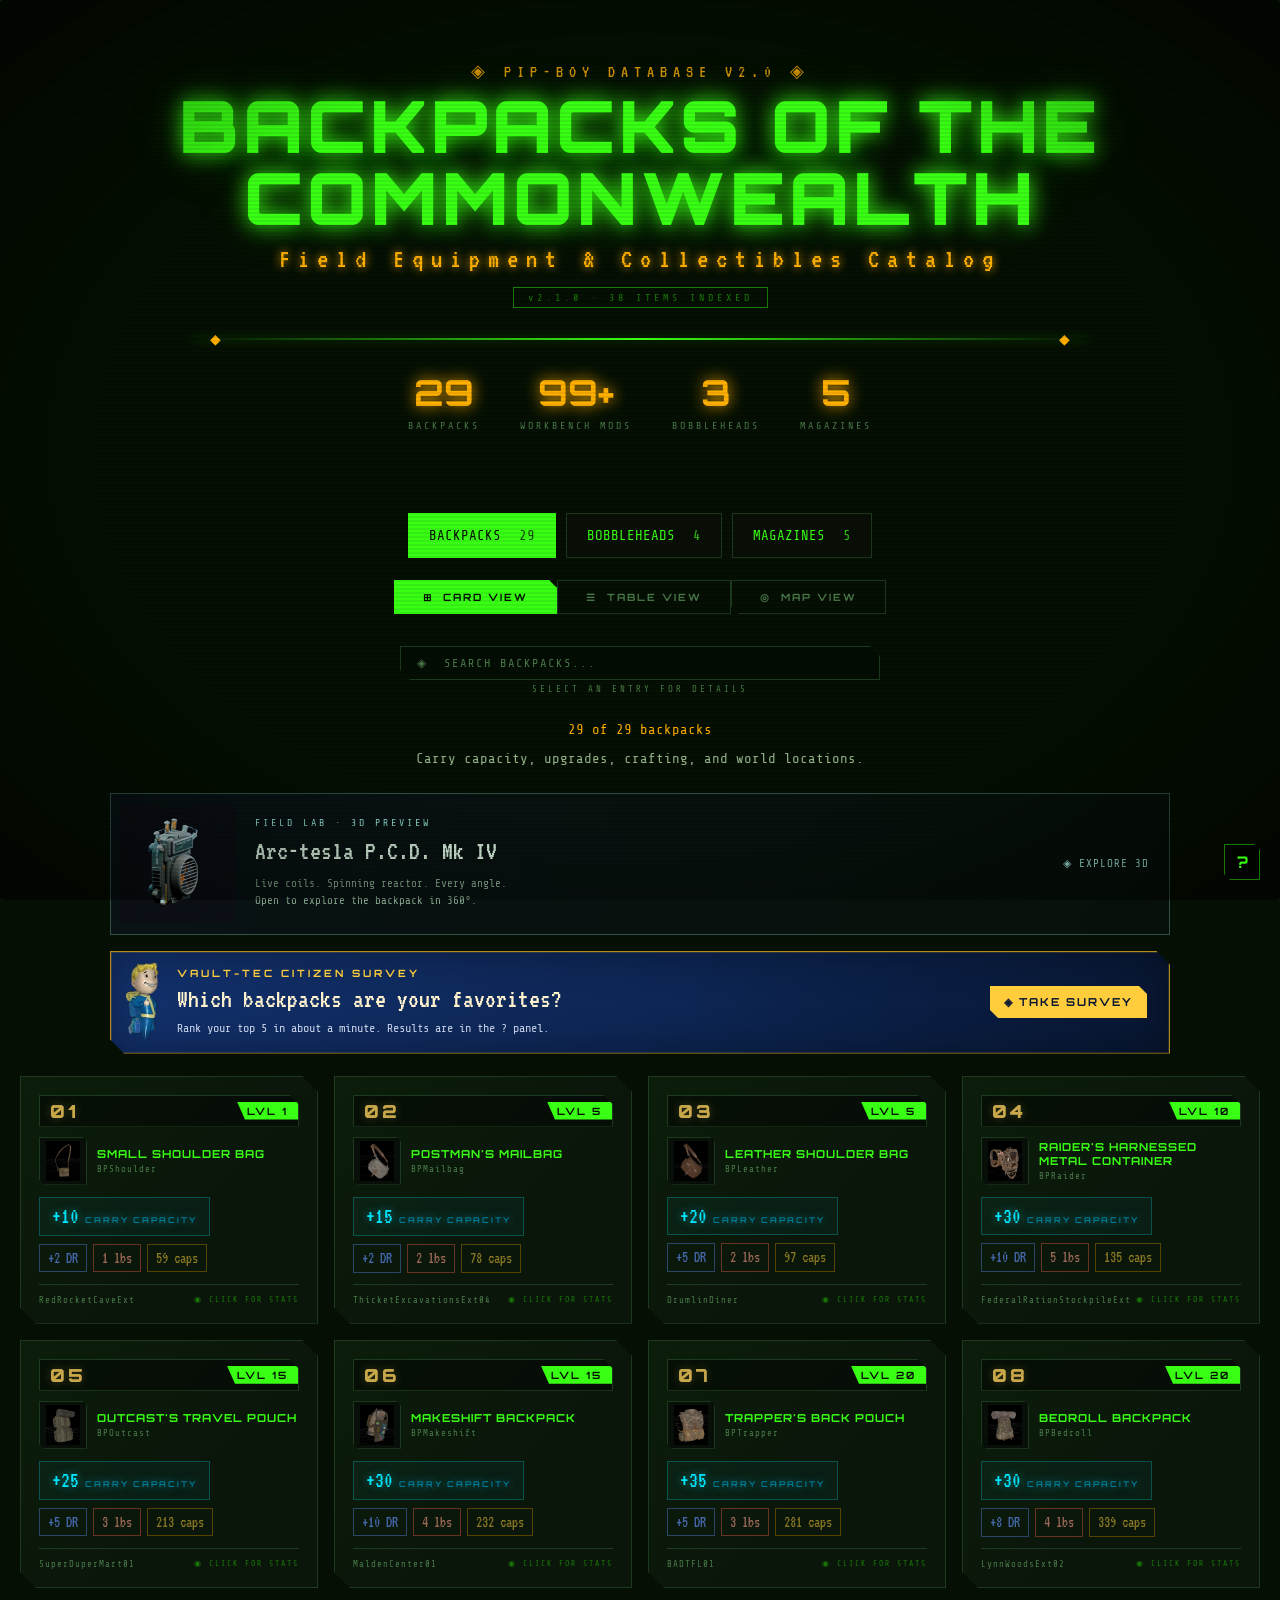
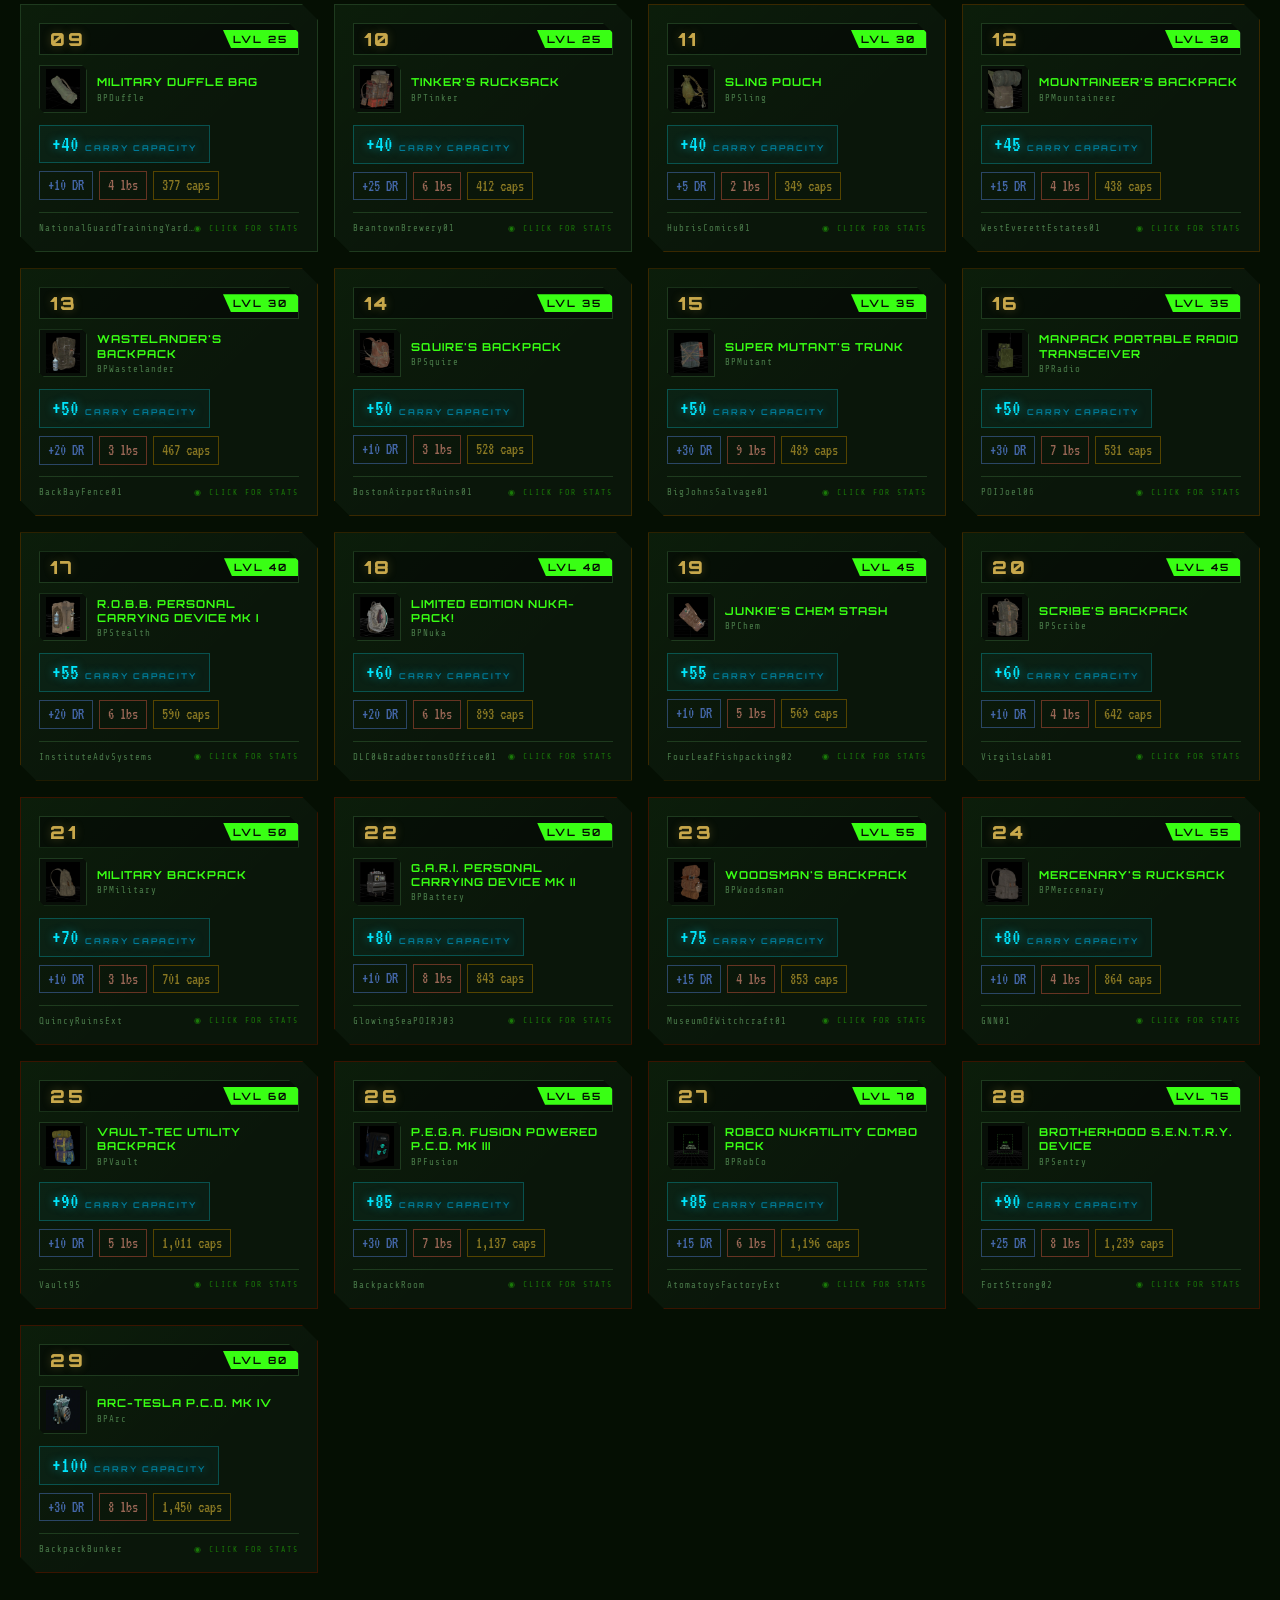
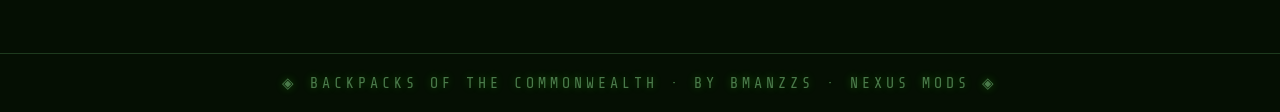
==== index.html @ dab602f2 "Add the three 2.1.0 backpacks and hide the Pip-Boy button - New entries 27-29: RobCo Nukatility Comb" ====
<!DOCTYPE html>
<html lang="en">
<head>
<meta charset="UTF-8">
<meta name="viewport" content="width=device-width, initial-scale=1.0">
<meta name="referrer" content="no-referrer">
<title>Backpacks of the Commonwealth</title>
<link rel="icon" href="favicon.ico" sizes="16x16 32x32 48x48">
<link rel="icon" type="image/png" sizes="32x32" href="assets/icons/favicon-32.png">
<link rel="icon" type="image/png" sizes="16x16" href="assets/icons/favicon-16.png">
<link rel="apple-touch-icon" sizes="180x180" href="assets/icons/apple-touch-icon.png">
<link rel="manifest" href="site.webmanifest">
<meta name="theme-color" content="#050f03">
<link href="https://fonts.googleapis.com/css2?family=Share+Tech+Mono&family=Orbitron:wght@400;700;900&family=VT323&family=Cinzel:wght@700;900&display=swap" rel="stylesheet">
<style>
  :root {
    --green: #39ff14;
    --green-dim: #1a7a08;
    --green-glow: rgba(57,255,20,0.3);
    --amber: #ffb000;
    --amber-dim: #7a5200;
    --red: #ff4444;
    --bg: #050f03;
    --bg2: #090f07;
    --card-bg: #0a160a;
    --border: #1e3a1e;
    --text-dim: #4a7a4a;
    --scanline: rgba(0,0,0,0.07);
  }

  * { margin: 0; padding: 0; box-sizing: border-box; }

  body {
    background: var(--bg);
    color: var(--green);
    font-family: 'Share Tech Mono', monospace;
    min-height: 100vh;
    overflow-x: hidden;
    position: relative;
  }
  body.modal-open {
    overflow: hidden;
    padding-right: var(--scrollbar-w, 0px);
  }

  /* Scanlines overlay */
  body::before {
    content: '';
    position: fixed;
    inset: 0;
    background: repeating-linear-gradient(
      0deg,
      transparent,
      transparent 2px,
      var(--scanline) 2px,
      var(--scanline) 4px
    );
    pointer-events: none;
    z-index: 9999;
    will-change: transform;
    transform: translateZ(0);
  }

  /* CRT vignette */
  body::after {
    content: '';
    position: fixed;
    inset: 0;
    background: radial-gradient(ellipse at center, transparent 60%, rgba(0,0,0,0.5) 100%);
    pointer-events: none;
    z-index: 9998;
    transform: translateZ(0);
  }


  header {
    text-align: center;
    padding: 60px 20px 40px;
    position: relative;
  }

  .pip-logo {
    font-family: 'VT323', monospace;
    font-size: clamp(14px, 2vw, 18px);
    color: var(--amber);
    letter-spacing: 6px;
    text-transform: uppercase;
    margin-bottom: 8px;
    opacity: 0.8;
    animation: flicker 8s infinite;
  }

  .main-title {
    font-family: 'Orbitron', sans-serif;
    font-size: clamp(28px, 6vw, 72px);
    font-weight: 900;
    letter-spacing: 4px;
    text-transform: uppercase;
    color: var(--green);
    text-shadow:
      0 0 20px var(--green),
      0 0 40px var(--green-glow),
      0 0 80px rgba(57,255,20,0.1);
    line-height: 1;
    animation: pulse-glow 3s ease-in-out infinite;
  }

  .subtitle {
    font-family: 'VT323', monospace;
    font-size: clamp(18px, 3vw, 28px);
    color: var(--amber);
    letter-spacing: 8px;
    margin-top: 12px;
    text-shadow: 0 0 10px var(--amber);
  }

  .divider {
    width: 100%;
    max-width: 900px;
    margin: 30px auto;
    height: 2px;
    background: linear-gradient(90deg, transparent, var(--green), transparent);
    box-shadow: 0 0 10px var(--green-glow);
    position: relative;
  }

  .divider::before, .divider::after {
    content: '◆';
    position: absolute;
    top: 50%;
    transform: translateY(-50%);
    color: var(--amber);
    font-size: 14px;
  }
  .divider::before { left: 20px; }
  .divider::after { right: 20px; }

  .stats-bar {
    display: flex;
    justify-content: center;
    gap: 40px;
    flex-wrap: wrap;
    margin: 0 auto 40px;
    max-width: 800px;
    padding: 0 20px;
  }

  .stat-item {
    text-align: center;
  }

  .stat-num {
    font-family: 'Orbitron', sans-serif;
    font-size: 36px;
    font-weight: 700;
    color: var(--amber);
    text-shadow: 0 0 15px var(--amber);
    display: block;
  }

  .stat-label {
    font-size: 10px;
    color: var(--text-dim);
    letter-spacing: 3px;
    text-transform: uppercase;
  }

  /* Grid */
  .grid {
    display: grid;
    grid-template-columns: repeat(auto-fill, minmax(280px, 1fr));
    gap: 16px;
    max-width: 1400px;
    margin: 0 auto;
    padding: 0 20px 80px;
  }

  .card {
    background: var(--card-bg);
    border: 1px solid var(--border);
    position: relative;
    overflow: visible;
    cursor: crosshair;
    user-select: none;
    transition: border-color 0.2s, box-shadow 0.2s;
    clip-path: polygon(0 0, calc(100% - 16px) 0, 100% 16px, 100% 100%, 16px 100%, 0 calc(100% - 16px));
  }

  .card::before {
    content: '';
    position: absolute;
    inset: 0;
    background: linear-gradient(135deg, rgba(57,255,20,0.03) 0%, transparent 60%);
    pointer-events: none;
  }

  .card:hover {
    border-color: var(--green);
    box-shadow: 0 0 20px var(--green-glow), inset 0 0 20px rgba(57,255,20,0.05);
    z-index: 100;
  }

  .card-inner {
    padding: 18px;
  }

  /* Level badge */
  .level-badge {
    font-family: 'Orbitron', sans-serif;
    font-size: 10px;
    font-weight: 700;
    letter-spacing: 2px;
    color: var(--bg);
    background: var(--green);
    padding: 3px 10px;
    clip-path: polygon(0 0, 100% 0, 100% 100%, 8px 100%);
    margin-left: auto;
    flex-shrink: 0;
  }

  /* Top bar: number + level on same line */
  .card-topbar {
    display: flex;
    align-items: center;
    justify-content: space-between;
    background: rgba(0,0,0,0.45);
    border: 1px solid var(--border);
    padding: 6px 0 6px 10px;
    margin-bottom: 10px;
    clip-path: polygon(0 0, calc(100% - 10px) 0, 100% 10px, 100% 100%, 0 100%);
  }

  /* Number */
  .card-num {
    font-family: 'Orbitron', sans-serif;
    font-size: 18px;
    font-weight: 900;
    color: #c8a84b;
    text-shadow: 0 0 10px rgba(200,168,75,0.3);
    line-height: 1;
    flex-shrink: 0;
    pointer-events: none;
    letter-spacing: 3px;
  }

  /* Card header */
  .card-header {
    display: flex;
    align-items: center;
    gap: 10px;
    min-height: 48px;
  }

  .card-name-wrap {
    flex: 1;
    min-width: 0;
  }

  .card-name {
    font-family: 'Orbitron', sans-serif;
    font-size: 11px;
    font-weight: 700;
    color: var(--green);
    letter-spacing: 1px;
    text-transform: uppercase;
    line-height: 1.3;
  }

  .card-id {
    font-size: 9px;
    color: var(--text-dim);
    letter-spacing: 1px;
    margin-top: 3px;
  }

  /* Quick stats row */
  .quick-stats {
    margin-top: 12px;
  }
  .qs-cc-row {
    margin-bottom: 8px;
  }
  .qs-other-row {
    display: flex;
    gap: 6px;
    flex-wrap: wrap;
  }
  .qs-chip {
    font-family: 'VT323', monospace;
    font-size: 16px;
    padding: 2px 8px;
    border: 1px solid;
    line-height: 1.4;
  }

  .qs-cc {
    border-color: rgba(0,229,255,0.25);
    color: #00e5ff;
    text-shadow: 0 0 8px rgba(0,229,255,0.5);
    background: rgba(0,229,255,0.04);
    font-size: 22px;
    padding: 3px 12px;
    display: inline-flex;
    align-items: baseline;
    gap: 6px;
  }
  .qs-cc-label {
    font-family: 'Orbitron', sans-serif;
    font-size: 8px;
    font-weight: 700;
    letter-spacing: 2px;
    color: #007a99;
    text-transform: uppercase;
  }
  .qs-dr { border-color: #2a4466; color: #4466aa; }
  .qs-wt { border-color: #663322; color: #996655; }
  .qs-val { border-color: #554400; color: #887722; }

  /* Image preview on hover */
  #img-preview {
    position: fixed;
    width: 180px;
    background: #040d04;
    border: 1px solid var(--green);
    box-shadow: 0 0 24px var(--green-glow);
    opacity: 0;
    pointer-events: none;
    transition: opacity 0.15s ease, transform 0.15s ease;
    z-index: 10000;
    transform: translateY(6px);
    clip-path: polygon(0 0, calc(100% - 10px) 0, 100% 10px, 100% 100%, 10px 100%, 0 calc(100% - 10px));
  }
  #img-preview.visible {
    opacity: 1;
    transform: translateY(0);
  }
  #img-preview img {
    width: 100%;
    height: 140px;
    object-fit: contain;
    display: block;
    background: #0a160a;
    padding: 8px;
  }
  #img-preview .preview-label {
    font-family: 'VT323', monospace;
    font-size: 13px;
    color: var(--green-dim);
    letter-spacing: 2px;
    text-align: center;
    padding: 5px 8px;
    border-top: 1px solid var(--border);
  }
  #img-preview .preview-hint {
    font-family: 'Orbitron', sans-serif;
    font-size: 8px;
    color: var(--amber);
    letter-spacing: 2px;
    text-align: center;
    padding: 4px 8px 7px;
    text-transform: uppercase;
  }

  /* Modal overlay */
  #modal-overlay {
    position: fixed;
    inset: 0;
    background: rgba(0,0,0,0.85);
    backdrop-filter: blur(3px);
    z-index: 20000;
    display: flex;
    align-items: center;
    justify-content: center;
    padding: 16px;
    opacity: 0;
    pointer-events: none;
    transition: opacity 0.2s ease;
  }
  #modal-overlay.visible {
    opacity: 1;
    pointer-events: all;
  }

  /* Modal window */
  #modal {
    background: #040d04;
    border: 1px solid var(--green);
    box-shadow: 0 0 60px var(--green-glow), 0 0 120px rgba(57,255,20,0.08);
    width: 100%;
    max-width: 560px;
    max-height: 90vh;
    overflow-y: auto;
    position: relative;
    clip-path: polygon(0 0, calc(100% - 18px) 0, 100% 18px, 100% 100%, 18px 100%, 0 calc(100% - 18px));
    transform: translateY(16px) scale(0.97);
    transition: transform 0.2s ease;
    will-change: transform;
  }
  #modal-overlay.visible #modal {
    transform: translateY(0) scale(1);
  }

  .modal-close {
    position: absolute;
    top: 8px;
    right: 12px;
    font-family: 'Orbitron', sans-serif;
    font-size: 36px;
    color: rgba(0,0,0,0.5);
    background: none;
    border: none;
    cursor: pointer;
    line-height: 1;
    z-index: 2;
    opacity: 1;
    transition: opacity 0.15s;
  }
  .modal-close:hover { opacity: 0.8; }

  .modal-hero {
    display: flex;
    gap: 0;
    background:
      radial-gradient(ellipse at 30% 50%, rgba(57,255,20,0.18) 0%, transparent 60%),
      radial-gradient(ellipse at 80% 20%, rgba(57,255,20,0.10) 0%, transparent 50%),
      repeating-linear-gradient(
        0deg,
        transparent,
        transparent 2px,
        rgba(0,0,0,0.08) 2px,
        rgba(0,0,0,0.08) 4px
      ),
      linear-gradient(135deg, #1a4a0a 0%, #0f2d08 40%, #0a1f06 100%);
    align-items: stretch;
    position: relative;
    overflow: hidden;
  }
  .modal-hero::before {
    content: '';
    position: absolute;
    inset: 0;
    background:
      radial-gradient(ellipse at 60% 80%, rgba(57,255,20,0.06) 0%, transparent 55%);
    pointer-events: none;
    animation: hero-breathe 4s ease-in-out infinite;
  }
  .modal-hero::after {
    content: '';
    position: absolute;
    top: 0; bottom: 0;
    left: -100%;
    width: 300%;
    background: repeating-linear-gradient(
      90deg,
      transparent 0%,
      transparent 30%,
      rgba(57,255,20,0.04) 35%,
      rgba(57,255,20,0.07) 37%,
      rgba(57,255,20,0.04) 39%,
      transparent 44%,
      transparent 60%,
      rgba(57,255,20,0.03) 63%,
      transparent 66%
    );
    pointer-events: none;
    animation: hero-scroll 8s linear infinite;
  }
  @keyframes hero-breathe {
    0%, 100% { opacity: 0.6; }
    50% { opacity: 1; }
  }
  @keyframes hero-scroll {
    0%   { transform: translateX(0); }
    100% { transform: translateX(33.333%); }
  }
  .modal-img-wrap {
    width: 160px;
    flex-shrink: 0;
    background: #080f08;
    display: flex;
    align-items: center;
    justify-content: center;
    padding: 12px;
    border-right: 1px solid var(--border);
    border-bottom: 1px solid var(--border);
    clip-path: polygon(0 0, calc(100% - 10px) 0, 100% 10px, 100% 100%, 0 100%);
    position: relative;
  }
  .modal-img-wrap::after {
    content: '';
    position: absolute;
    inset: 0;
    background: linear-gradient(135deg, rgba(57,255,20,0.04) 0%, transparent 60%);
    pointer-events: none;
  }
  .modal-img-wrap img {
    width: 100%;
    height: 120px;
    object-fit: contain;
    filter: brightness(0.9);
  }
  .modal-img-wrap .no-img {
    font-family: 'VT323', monospace;
    font-size: 13px;
    color: var(--green-dim);
    text-align: center;
    letter-spacing: 1px;
  }
  .modal-title-wrap {
    flex: 1;
    padding: 16px 40px 16px 16px;
    display: flex;
    flex-direction: column;
    justify-content: center;
    gap: 4px;
  }
  .modal-name {
    font-family: 'Orbitron', sans-serif;
    font-size: 13px;
    font-weight: 900;
    color: var(--green);
    text-shadow: 0 0 12px rgba(57,255,20,0.4);
    letter-spacing: 1px;
    text-transform: uppercase;
    line-height: 1.3;
  }
  .modal-id {
    font-size: 10px;
    color: rgba(57,255,20,0.4);
    letter-spacing: 2px;
  }
  .modal-location-hint {
    font-size: 9px;
    color: rgba(255,176,0,0.5);
    letter-spacing: 1px;
    font-style: italic;
    margin-top: 2px;
  }
  .modal-level {
    display: inline-block;
    margin-top: 6px;
    font-family: 'Orbitron', sans-serif;
    font-size: 9px;
    font-weight: 700;
    background: rgba(0,0,0,0.5);
    border: 1px solid rgba(57,255,20,0.3);
    color: var(--green);
    padding: 3px 10px;
    letter-spacing: 2px;
    align-self: flex-start;
  }

  .modal-body {
    padding: 18px;
  }

  .tt-header {
    background: var(--green);
    color: var(--bg);
    padding: 10px 14px;
    font-family: 'Orbitron', sans-serif;
    font-size: 10px;
    font-weight: 700;
    letter-spacing: 2px;
    text-transform: uppercase;
    display: flex;
    justify-content: space-between;
    align-items: center;
  }

  .tt-level-tag {
    background: var(--bg);
    color: var(--green);
    padding: 2px 8px;
    font-size: 9px;
    letter-spacing: 2px;
  }

  .tt-body {
    padding: 14px;
  }

  .tt-desc {
    font-family: 'VT323', monospace;
    font-size: 17px;
    color: #aaddaa;
    line-height: 1.4;
    margin-bottom: 14px;
    padding-bottom: 12px;
    border-bottom: 1px solid var(--border);
  }

  .tt-section-label {
    font-size: 9px;
    color: var(--text-dim);
    letter-spacing: 3px;
    text-transform: uppercase;
    margin-bottom: 6px;
    margin-top: 12px;
  }

  .tt-section-label:first-of-type { margin-top: 0; }

  .tt-stat-grid {
    display: grid;
    grid-template-columns: 1fr 1fr;
    gap: 6px;
  }

  .tt-stat {
    display: flex;
    flex-direction: column;
  }

  .tt-stat-key {
    font-size: 8px;
    color: var(--text-dim);
    letter-spacing: 2px;
    text-transform: uppercase;
  }

  .tt-stat-val {
    font-family: 'VT323', monospace;
    font-size: 20px;
    line-height: 1.2;
  }

  .tt-stat-val.green { color: var(--green); text-shadow: 0 0 8px var(--green-glow); }
  .tt-stat-val.blue { color: #66aaff; }
  .tt-stat-val.amber { color: var(--amber); }
  .tt-stat-val.red { color: var(--red); }
  .tt-stat-val.purple { color: #cc88ff; }

  /* OMOD upgrade list */
  .omod-list { list-style: none; margin-top: 2px; }
  .omod-item {
    display: flex;
    gap: 10px;
    padding: 6px 0;
    border-bottom: 1px solid rgba(30,58,30,0.5);
    align-items: flex-start;
  }
  .omod-item:last-child { border-bottom: none; }
  .omod-tier {
    font-family: 'Orbitron', sans-serif;
    font-size: 8px;
    color: var(--green-dim);
    letter-spacing: 1px;
    flex-shrink: 0;
    padding-top: 3px;
    width: 20px;
    text-align: right;
  }
  .omod-content { flex: 1; min-width: 0; position: relative; }
  .omod-name {
    font-family: 'VT323', monospace;
    font-size: 16px;
    color: var(--green);
    line-height: 1.2;
  }
  .cc-val {
    color: #00e5ff;
    font-weight: bold;
    text-shadow: 0 0 6px rgba(0,229,255,0.3);
  }
  .omod-desc {
    font-size: 9px;
    color: #7aaa7a;
    line-height: 1.4;
    letter-spacing: 0.3px;
  }
  .omod-dr .omod-name { color: #4466aa; }
  .omod-dr .omod-tier { color: #886633; }

  /* Tier progression table */
  .tier-table {
    width: 100%;
    border-collapse: collapse;
    margin-top: 2px;
  }

  .tier-table tr {
    border-bottom: 1px solid rgba(30,58,30,0.6);
    transition: background 0.1s;
  }

  .tier-table tr:last-child { border-bottom: none; }
  .tier-table tr:hover { background: rgba(57,255,20,0.04); }

  .tier-num {
    font-family: 'Orbitron', sans-serif;
    font-size: 8px;
    color: var(--green-dim);
    padding: 5px 6px 5px 0;
    white-space: nowrap;
    vertical-align: middle;
    width: 28px;
    letter-spacing: 1px;
  }

  .tier-cells {
    display: flex;
    flex-wrap: wrap;
    gap: 4px;
    padding: 5px 0;
    align-items: center;
  }

  .tier-cell {
    font-family: 'VT323', monospace;
    font-size: 15px;
    padding: 1px 6px;
    line-height: 1.4;
    border: 1px solid;
  }

  .tier-cell.cc  { color: var(--green);  border-color: rgba(57,255,20,0.35); background: rgba(57,255,20,0.05); }
  .tier-cell.pos { color: #66dd66;       border-color: rgba(80,200,80,0.3);  background: rgba(80,200,80,0.04); }
  .tier-cell.neg { color: #dd6666;       border-color: rgba(200,80,80,0.3);  background: rgba(200,80,80,0.04); }
  .tier-cell.fx  { color: #aaaaff;       border-color: rgba(120,120,255,0.3);background: rgba(120,120,255,0.04); }
  .tier-cell.neu { color: #88aacc;       border-color: rgba(100,150,200,0.3);background: rgba(100,150,200,0.04); }

  .colors-row {
    display: flex;
    flex-wrap: wrap;
    gap: 4px;
  }

  .color-tag {
    font-size: 9px;
    letter-spacing: 1px;
    padding: 2px 8px 2px 20px;
    text-transform: uppercase;
    position: relative;
    border: 1px solid rgba(255,255,255,0.15);
    color: #cccccc;
  }
  .color-tag::before {
    content: '';
    position: absolute;
    left: 6px;
    top: 50%;
    transform: translateY(-50%);
    width: 8px;
    height: 8px;
    border-radius: 50%;
    background: var(--swatch, #888);
  }

  .location-box {
    padding: 8px 10px;
    background: rgba(57,255,20,0.04);
    border-left: 2px solid var(--green-dim);
    margin-top: 10px;
  }
  .location-name {
    font-family: 'VT323', monospace;
    font-size: 18px;
    color: #55dd55;
    line-height: 1.3;
  }
  .location-edid {
    font-family: 'Share Tech Mono', monospace;
    font-size: 10px;
    color: #336633;
    letter-spacing: 1px;
    margin-top: 2px;
    cursor: pointer;
    user-select: none;
    transition: color 0.15s;
  }
  .location-edid:hover { color: #55aa55; }
  .location-edid:hover::after {
    content: ' ⧉';
    color: var(--green-dim);
    font-size: 9px;
  }

  /* Bottom bar */
  .card-footer {
    display: flex;
    align-items: center;
    justify-content: space-between;
    margin-top: 12px;
    padding-top: 10px;
    border-top: 1px solid var(--border);
  }

  .location-snippet {
    font-size: 9px;
    color: var(--text-dim);
    letter-spacing: 1px;
    flex: 1;
    overflow: hidden;
    text-overflow: ellipsis;
    white-space: nowrap;
  }

  .hover-hint {
    font-size: 8px;
    color: var(--green-dim);
    letter-spacing: 2px;
    flex-shrink: 0;
  }

  /* Flicker animation */
  @keyframes flicker {
    0%, 95%, 100% { opacity: 1; }
    96% { opacity: 0.6; }
    97% { opacity: 1; }
    98% { opacity: 0.7; }
    99% { opacity: 1; }
  }

  @keyframes pulse-glow {
    0%, 100% { text-shadow: 0 0 20px var(--green), 0 0 40px var(--green-glow), 0 0 80px rgba(57,255,20,0.1); }
    50% { text-shadow: 0 0 30px var(--green), 0 0 60px rgba(57,255,20,0.5), 0 0 100px rgba(57,255,20,0.2); }
  }

  @keyframes scanin {
    from { opacity: 0; transform: translateY(10px); }
    to { opacity: 1; transform: translateY(0); }
  }

  .card {
    animation: scanin 0.4s ease both;
  }

  /* stagger */
  .card:nth-child(1)  { animation-delay: 0.02s }
  .card:nth-child(2)  { animation-delay: 0.04s }
  .card:nth-child(3)  { animation-delay: 0.06s }
  .card:nth-child(4)  { animation-delay: 0.08s }
  .card:nth-child(5)  { animation-delay: 0.10s }
  .card:nth-child(6)  { animation-delay: 0.12s }
  .card:nth-child(7)  { animation-delay: 0.14s }
  .card:nth-child(8)  { animation-delay: 0.16s }
  .card:nth-child(9)  { animation-delay: 0.18s }
  .card:nth-child(10) { animation-delay: 0.20s }
  .card:nth-child(11) { animation-delay: 0.22s }
  .card:nth-child(12) { animation-delay: 0.24s }
  .card:nth-child(13) { animation-delay: 0.26s }
  .card:nth-child(14) { animation-delay: 0.28s }
  .card:nth-child(15) { animation-delay: 0.30s }
  .card:nth-child(16) { animation-delay: 0.32s }
  .card:nth-child(17) { animation-delay: 0.34s }
  .card:nth-child(18) { animation-delay: 0.36s }
  .card:nth-child(19) { animation-delay: 0.38s }
  .card:nth-child(20) { animation-delay: 0.40s }
  .card:nth-child(21) { animation-delay: 0.42s }
  .card:nth-child(22) { animation-delay: 0.44s }
  .card:nth-child(23) { animation-delay: 0.46s }
  .card:nth-child(24) { animation-delay: 0.48s }
  .card:nth-child(25) { animation-delay: 0.50s }
  .card:nth-child(26) { animation-delay: 0.52s }
  .card:nth-child(27) { animation-delay: 0.54s }
  .card:nth-child(28) { animation-delay: 0.56s }
  .card:nth-child(29) { animation-delay: 0.58s }

  /* Version tag */
  .version-badge {
    display: inline-block;
    margin-top: 14px;
    font-size: 10px;
    letter-spacing: 4px;
    color: var(--green-dim);
    border: 1px solid var(--green-dim);
    padding: 4px 14px;
  }

  footer {
    text-align: center;
    padding: 20px;
    font-size: 10px;
    color: var(--text-dim);
    letter-spacing: 3px;
    border-top: 1px solid var(--border);
    max-width: 1400px;
    margin: 0 auto;
  }

  /* Responsive: hide tooltip on mobile, show inline */
  @media (max-width: 700px) {
    .tooltip {
      display: none;
    }
    .grid {
      grid-template-columns: 1fr;
    }
  }

  /* View toggle */
  .view-toggle {
    display: flex;
    justify-content: center;
    gap: 0;
    margin: 0 auto 32px;
  }
  .toggle-btn {
    font-family: 'Orbitron', sans-serif;
    font-size: 10px;
    font-weight: 700;
    letter-spacing: 2px;
    text-transform: uppercase;
    padding: 10px 28px;
    background: transparent;
    color: var(--text-dim);
    border: 1px solid var(--border);
    cursor: pointer;
    transition: all 0.15s;
  }
  .toggle-btn:first-child { clip-path: polygon(0 0, calc(100% - 8px) 0, 100% 8px, 100% 100%, 0 100%); }
  .toggle-btn:last-child  { clip-path: polygon(0 0, 100% 0, 100% 100%, 8px 100%, 0 calc(100% - 8px)); }
  .toggle-btn.active {
    background: var(--green);
    color: var(--bg);
    border-color: var(--green);
    box-shadow: 0 0 16px var(--green-glow);
  }
  .toggle-btn:not(.active):hover {
    color: var(--green);
    border-color: var(--green-dim);
  }

  /* Table view */
  #table-view { display: none; padding: 0 20px 80px; max-width: 1400px; margin: 0 auto; overflow-x: auto; -webkit-overflow-scrolling: touch; }
  .bp-table {
    width: 100%;
    border-collapse: collapse;
    font-family: 'Share Tech Mono', monospace;
  }
  .bp-table th {
    font-family: 'Orbitron', sans-serif;
    font-size: 9px;
    font-weight: 700;
    letter-spacing: 2px;
    text-transform: uppercase;
    color: var(--bg);
    background: var(--green);
    padding: 10px 12px;
    text-align: left;
    position: sticky;
    top: 0;
    z-index: 10;
  }
  .bp-table th:first-child { width: 36px; text-align: center; }
  .bp-table td {
    padding: 10px 12px;
    border-bottom: 1px solid var(--border);
    vertical-align: middle;
    font-size: 12px;
    color: #aaddaa;
    cursor: pointer;
    transition: background 0.1s;
  }
  .bp-table tr:hover td { background: rgba(57,255,20,0.05); }
  .bp-table tr:nth-child(even) td { background: rgba(0,0,0,0.2); }
  .bp-table tr:nth-child(even):hover td { background: rgba(57,255,20,0.05); }
  .bp-table .td-num {
    font-family: 'Orbitron', sans-serif;
    font-size: 11px;
    font-weight: 900;
    color: #c8a84b;
    text-align: center;
    letter-spacing: 1px;
  }
  .bp-table .td-name {
    font-family: 'Orbitron', sans-serif;
    font-size: 10px;
    font-weight: 700;
    color: var(--green);
    letter-spacing: 0.5px;
  }
  .bp-table .td-id {
    font-size: 9px;
    color: var(--text-dim);
    letter-spacing: 1px;
  }
  .bp-table .td-lvl {
    font-family: 'VT323', monospace;
    font-size: 18px;
    color: var(--green);
  }
  .bp-table .td-cc  { color: #00e5ff; font-size: 14px; font-weight: bold; text-shadow: 0 0 6px rgba(0,229,255,0.4); }
  .bp-table .td-dr  { color: #66aaff; font-size: 13px; }
  .bp-table .td-wt  { color: var(--amber); }
  .bp-table .td-val { color: #cc9900; }
  .bp-table .td-loc { font-size: 11px; color: #55aa55; }
  .bp-table .td-loc-id { font-size: 9px; color: var(--text-dim); letter-spacing: 1px; }
  .bp-table .click-hint {
    font-family: 'Orbitron', sans-serif;
    font-size: 8px;
    color: var(--green-dim);
    letter-spacing: 2px;
    white-space: nowrap;
  }

  /* ── Boot sequence ────────────────────────────────────── */
  #boot-screen {
    position: fixed; inset: 0; background: var(--bg);
    z-index: 99999; display: flex; flex-direction: column;
    align-items: center; justify-content: center; gap: 12px;
    transition: opacity 0.4s ease 0.1s;
  }
  #boot-screen.done { opacity: 0; pointer-events: none; }
  #boot-screen.gone { display: none; }
  .boot-line {
    font-family: 'Share Tech Mono', monospace;
    font-size: 13px; color: var(--green); letter-spacing: 2px;
    opacity: 0; transform: translateX(-8px);
    transition: opacity 0.15s ease, transform 0.15s ease;
  }
  .boot-line.show { opacity: 1; transform: none; }
  .boot-bar-wrap { width: 280px; height: 2px; background: var(--border); margin-top: 8px; }
  .boot-bar { height: 100%; width: 0%; background: var(--green); box-shadow: 0 0 8px var(--green-glow); transition: width 0.3s ease; }


  /* ── Level tier card borders ──────────────────────────── */
  .card.tier-mid  { border-color: #3a2800; }
  .card.tier-high { border-color: #3a1400; }
  .card.tier-mid:hover  { border-color: #996600 !important; box-shadow: 0 0 16px rgba(180,120,0,0.15), inset 0 0 14px rgba(180,120,0,0.04) !important; }
  .card.tier-high:hover { border-color: #883300 !important; box-shadow: 0 0 16px rgba(200,80,20,0.12), inset 0 0 14px rgba(200,80,20,0.04) !important; }

  /* ── Card thumbnail ───────────────────────────────────── */
  .card-thumb {
    width: 48px; height: 48px; flex-shrink: 0;
    border: 1px solid var(--border); background: #080f08;
    overflow: hidden;
    clip-path: polygon(0 0, calc(100% - 5px) 0, 100% 5px, 100% 100%, 5px 100%, 0 calc(100% - 5px));
  }
  .card-thumb img { width: 100%; height: 100%; object-fit: contain; padding: 3px; filter: brightness(0.85); transition: filter 0.2s; }
  .card:hover .card-thumb img { filter: brightness(1.1); }
  .card-thumb.no-img { display: flex; align-items: center; justify-content: center; font-family: 'VT323', monospace; font-size: 9px; color: var(--green-dim); text-align: center; line-height: 1.2; }

  /* ── Scan ping (CSS only, GPU composited) ─────────────── */
  .card::after {
    content: ''; position: absolute; left: 0; top: 0;
    width: 100%; height: 40%; pointer-events: none;
    background: linear-gradient(180deg, transparent 0%, rgba(57,255,20,0.04) 50%, transparent 100%);
    opacity: 0;
    transform: translateY(-100%);
    will-change: transform, opacity;
  }
  .card:hover::after { animation: scan-ping 0.5s ease-out forwards; }
  @keyframes scan-ping { 0% { transform: translateY(-100%); opacity: 1; } 100% { transform: translateY(250%); opacity: 0; } }

  /* ── Search bar ───────────────────────────────────────── */
  .search-wrap { display: flex; justify-content: center; margin: 0 auto 20px; padding: 0 20px; }
  .search-box {
    font-family: 'Share Tech Mono', monospace; font-size: 12px; letter-spacing: 2px;
    background: #040d04; color: var(--green); border: 1px solid var(--border);
    padding: 9px 16px; width: 100%; max-width: 480px; outline: none;
    clip-path: polygon(0 0, calc(100% - 10px) 0, 100% 10px, 100% 100%, 10px 100%, 0 calc(100% - 10px));
    transition: border-color 0.15s, box-shadow 0.15s;
  }
  .search-box::placeholder { color: var(--text-dim); }
  .search-box:focus { border-color: var(--green); box-shadow: 0 0 12px var(--green-glow); }

  /* ── Preview label scan-in ────────────────────────────── */
  @keyframes label-scan { from { clip-path: inset(0 100% 0 0); } to { clip-path: inset(0 0% 0 0); } }
  .preview-label.scanning { animation: label-scan 0.22s steps(10, end) forwards; }

  /* ── Sortable table headers ───────────────────────────── */
  .bp-table th.sortable { cursor: pointer; user-select: none; }
  .bp-table th.sortable:hover { background: #2a6a2a; }
  .sort-arrow { margin-left: 4px; opacity: 0.5; font-size: 10px; }
  .bp-table th.sorted .sort-arrow { opacity: 1; }


  .crafting-list {
    list-style: none;
    margin: 0;
    padding: 6px 10px;
    background: rgba(57,255,20,0.04);
    border-left: 2px solid var(--green-dim);
    margin-top: 10px;
  }
  .crafting-item {
    font-family: 'VT323', monospace;
    font-size: 16px;
    color: #88aa88;
    padding: 3px 0;
    border-bottom: 1px solid rgba(30,58,30,0.35);
    display: flex;
    align-items: center;
    gap: 6px;
  }
  .crafting-item:last-child { border-bottom: none; }
  .crafting-item::before {
    content: '·';
    color: var(--green-dim);
    flex-shrink: 0;
  }
  .crafting-perks {
    display: flex;
    flex-wrap: wrap;
    gap: 4px;
    padding: 6px 10px 4px;
  }

  .omod-perks {
    display: flex;
    flex-wrap: wrap;
    gap: 4px;
    margin-top: 4px;
  }
  .perk-tag {
    font-family: 'Orbitron', sans-serif;
    font-size: 8px;
    letter-spacing: 1px;
    color: var(--amber);
    border: 1px solid rgba(255,176,0,0.35);
    background: rgba(255,176,0,0.07);
    padding: 2px 7px;
    text-transform: uppercase;
  }


  /* Collapsible upgrade ingredients */
  .omod-item { cursor: pointer; user-select: none; }
  .omod-toggle {
    font-size: 9px;
    color: var(--green-dim);
    letter-spacing: 1px;
    margin-top: 0;
    font-family: 'Orbitron', sans-serif;
    display: inline-flex;
    align-items: center;
    gap: 4px;
    user-select: none;
    transition: color 0.15s;
  }
  .omod-toggle:hover { color: var(--green); }
  .omod-toggle .toggle-arrow { transition: transform 0.2s; display: inline-block; }
  .omod-toggle .toggle-label { transition: opacity 0.15s; }
  .omod-toggle { transition: opacity 0.2s; margin-top: 0; position: relative; }
  .omod-toggle.open { opacity: 0; pointer-events: none; position: absolute; }
  .upgrade-ings {
    display: grid;
    grid-template-rows: 0fr;
    margin-top: 0;
    padding: 0 8px;
    background: rgba(0,0,0,0.25);
    border-left: 2px solid transparent;
    font-family: 'Share Tech Mono', monospace;
    font-size: 10px;
    color: #557755;
    line-height: 1.8;
    letter-spacing: 0.5px;
    transition: grid-template-rows 0.25s ease, padding 0.25s ease, border-color 0.25s ease;
    overflow: hidden;
  }
  .upgrade-ings > * { overflow: hidden; }
  .upgrade-ings > * > .upgrade-ing-item:first-child { padding-top: 5px; }
  .upgrade-ings > * > .upgrade-ing-item:last-child { padding-bottom: 4px; }
  .upgrade-ings.open {
    grid-template-rows: 1fr;
    padding: 0 8px;
    border-left-color: var(--border);
  }
  .upgrade-ing-item::before { content: '· '; color: var(--green-dim); }
  /* Tier hover highlight */
  .omod-item { transition: background 0.15s; }
  .omod-item:hover { background: rgba(57,255,20,0.04); }
  /* Click-to-copy editorID */
  .modal-id { cursor: pointer; position: relative; user-select: none; }
  .modal-id:hover::after {
    content: 'CLICK TO COPY';
    position: absolute;
    left: 0; top: 110%;
    font-size: 7px;
    color: var(--amber);
    letter-spacing: 1px;
    white-space: nowrap;
    font-family: 'Orbitron', sans-serif;
  }
  .copy-flash {
    position: fixed;
    bottom: 60px; right: 20px;
    background: rgba(0,0,0,0.8);
    border: 1px solid var(--green);
    color: var(--green);
    font-family: 'Orbitron', sans-serif;
    font-size: 9px;
    letter-spacing: 2px;
    padding: 6px 14px;
    z-index: 9999;
    opacity: 0;
    transition: opacity 0.2s;
    pointer-events: none;
  }
  .copy-flash.show { opacity: 1; }


  /* ── Help button & popup ─────────────────────────────────── */
  #help-btn {
    position: fixed;
    bottom: 20px;
    right: 20px;
    width: 28px;
    height: 28px;
    background: rgba(0,0,0,0.6);
    border: 1px solid var(--green-dim);
    color: var(--green-dim);
    font-family: 'Orbitron', sans-serif;
    font-size: 12px;
    font-weight: 700;
    display: flex;
    align-items: center;
    justify-content: center;
    cursor: pointer;
    z-index: 10050;
    clip-path: polygon(0 0, calc(100% - 6px) 0, 100% 6px, 100% 100%, 6px 100%, 0 calc(100% - 6px));
    transition: border-color 0.2s, color 0.2s, box-shadow 0.2s;
  }
  #help-btn:hover {
    border-color: var(--green);
    color: var(--green);
    box-shadow: 0 0 10px var(--green-glow);
  }
  #help-popup {
    position: fixed;
    bottom: 56px;
    right: 20px;
    width: 300px;
    background: #040d04;
    border: 1px solid var(--green);
    box-shadow: 0 0 24px var(--green-glow);
    z-index: 10051;
    clip-path: polygon(0 0, calc(100% - 12px) 0, 100% 12px, 100% 100%, 12px 100%, 0 calc(100% - 12px));
    opacity: 0;
    pointer-events: none;
    transform: translateY(6px);
    transition: opacity 0.18s ease, transform 0.18s ease;
  }
  #help-popup.is-open {
    opacity: 1;
    pointer-events: all;
    transform: translateY(0);
  }
  .help-header {
    font-family: 'Orbitron', sans-serif;
    font-size: 9px;
    font-weight: 700;
    letter-spacing: 3px;
    color: var(--bg);
    background: var(--green);
    padding: 8px 14px;
  }
  .help-list {
    list-style: none;
    padding: 12px 14px;
    margin: 0;
    border-bottom: 1px solid var(--border);
  }
  .help-list li {
    font-family: 'Share Tech Mono', monospace;
    font-size: 10px;
    color: #88bb88;
    letter-spacing: 0.5px;
    padding: 4px 0;
    border-bottom: 1px solid rgba(30,58,30,0.4);
    display: flex;
    gap: 8px;
    align-items: baseline;
    line-height: 1.4;
  }
  .help-list li:last-child { border-bottom: none; }
  .help-list li::before {
    content: '▸';
    color: var(--green-dim);
    flex-shrink: 0;
    font-size: 9px;
  }
  .help-footer {
    font-family: 'Orbitron', sans-serif;
    font-size: 8px;
    letter-spacing: 2px;
    color: var(--text-dim);
    padding: 8px 14px;
    text-align: right;
    text-transform: uppercase;
  }

  ::-webkit-scrollbar { width: 6px; }
  ::-webkit-scrollbar-track { background: var(--bg); }
  ::-webkit-scrollbar-thumb { background: var(--green-dim); border-radius: 0; }
  ::-webkit-scrollbar-thumb:hover { background: var(--green); box-shadow: 0 0 6px var(--green-glow); }
  * { scrollbar-width: thin; scrollbar-color: var(--green-dim) var(--bg); }
</style>
<link rel="stylesheet" href="collectibles.css">
<link rel="stylesheet" href="analytics.css">
<link rel="stylesheet" href="arc-preview.css">
<link rel="stylesheet" href="map-view.css">
<link rel="stylesheet" href="survey.css">
</head>
<body>
<div id="boot-screen">
  <div class="boot-line" id="bl0">PIP-BOY OS v2.0 .............. OK</div>
  <div class="boot-line" id="bl1">LOADING FIELD DATABASE ........ OK</div>
  <div class="boot-line" id="bl2">38 CATALOG ENTRIES INDEXED .... OK</div>
  <div class="boot-line" id="bl3">INITIALIZING INTERFACE ........ OK</div>
  <div class="boot-bar-wrap"><div class="boot-bar" id="boot-bar"></div></div>
</div>

<header>
  <div class="pip-logo">◈ Pip-Boy Database v2.0 ◈</div>
  <div class="main-title">Backpacks of the<br>Commonwealth</div>
  <div class="subtitle">Field Equipment & Collectibles Catalog</div>
  <div class="version-badge">v2.1.0 · 38 ITEMS INDEXED</div>
  <div class="divider"></div>
  <div class="stats-bar">
    <div class="stat-item">
      <span class="stat-num" data-target="29" data-suffix="">0</span>
      <span class="stat-label">Backpacks</span>
    </div>
    <div class="stat-item">
      <span class="stat-num" data-target="100" data-suffix="+">0</span>
      <span class="stat-label">Workbench Mods</span>
    </div>
    <div class="stat-item">
      <span class="stat-num" data-target="4" data-suffix="">0</span>
      <span class="stat-label">Bobbleheads</span>
    </div>
    <div class="stat-item">
      <span class="stat-num" data-target="5" data-suffix="">0</span>
      <span class="stat-label">Magazines</span>
    </div>
  </div>
</header>

<nav class="catalog-nav" aria-label="Catalog categories">
  <button class="catalog-tab" data-category="backpacks" aria-pressed="true">BACKPACKS <span>29</span></button>
  <button class="catalog-tab" data-category="bobbleheads" aria-pressed="false">BOBBLEHEADS <span>4</span></button>
  <button class="catalog-tab" data-category="magazines" aria-pressed="false">MAGAZINES <span>5</span></button>
</nav>
<div class="view-toggle">
  <button class="toggle-btn active" id="btn-grid" onclick="setView('grid')">⊞ &nbsp;CARD VIEW</button>
  <button class="toggle-btn" id="btn-table" onclick="setView('table')">☰ &nbsp;TABLE VIEW</button>
  <button class="toggle-btn" id="btn-map" onclick="setView('map')">◎ &nbsp;MAP VIEW</button>
</div>
<div class="search-wrap">
  <input class="search-box" id="search-input" type="text" placeholder="◈  SEARCH BACKPACKS..." autocomplete="off" spellcheck="false">
</div>
<div style="text-align:center;font-size:9px;letter-spacing:3px;color:var(--text-dim);margin-bottom:24px;margin-top:-16px;">SELECT AN ENTRY FOR DETAILS</div>
<div class="catalog-summary"><span id="catalog-count" role="status" aria-live="polite"></span><p id="catalog-description"></p></div>
<div id="catalog-empty" hidden>No matching entries. Try another name, location, or effect, or choose a different category.</div>
<section id="arc-showcase" aria-label="Featured animated backpack preview">
  <button type="button" class="arc-tile" id="arc-tile" aria-haspopup="dialog" aria-controls="arc-preview" aria-expanded="false">
    <img src="assets/previews/arc-tesla/poster.webp" alt="" width="116" height="116" loading="lazy">
    <span class="arc-tile-copy"><span class="arc-kicker">FIELD LAB · 3D PREVIEW</span><span class="arc-name">Arc-tesla P.C.D. Mk IV</span><span class="arc-description">Live coils. Spinning reactor. Every angle.<br>Open to explore the backpack in 360°.</span></span>
    <span class="arc-invite">◈ EXPLORE 3D</span>
  </button>
</section>
<div id="arc-preview" role="dialog" aria-labelledby="arc-preview-title" hidden>
  <div class="arc-preview-head"><div><span class="arc-kicker">ATOMIC RESONANCE CARRIER</span><h2 id="arc-preview-title">Arc-tesla P.C.D. Mk IV</h2></div><button type="button" class="arc-close" aria-label="Close ARC preview">×</button></div>
  <div class="arc-stage"><img class="arc-poster" src="assets/previews/arc-tesla/poster.webp" alt="ARC-Tesla backpack with glowing coils and a front reactor fan"><video hidden controls loop muted playsinline preload="none" poster="assets/previews/arc-tesla/poster.webp" aria-label="Rendered ARC-Tesla turntable"></video></div>
  <p class="arc-status" role="status">Drag to orbit · scroll or pinch to zoom</p>
  <div class="arc-controls"><button type="button" data-arc="animation" aria-pressed="true">Pause animation</button><button type="button" data-arc="orbit" aria-pressed="true">Turntable</button><button type="button" data-arc="reset">Reset view</button><button type="button" data-arc="mode">Watch render</button><button type="button" data-arc="stats" aria-haspopup="dialog">Full stats</button><a href="assets/previews/arc-tesla/turntable.mp4" target="_blank" rel="noopener">Open MP4 ↗</a></div>
  <p class="arc-preview-note">Presentation preview · lighting and effect timing adapted for the web.</p>
</div>
<section id="survey-showcase" aria-label="Vault-Tec survey" hidden>
  <button type="button" class="survey-card" id="survey-card" aria-haspopup="dialog">
    <span class="survey-bobble" aria-hidden="true"><img class="survey-bobble-body" src="assets/pipboy/bobble-body.webp" alt=""><img class="survey-bobble-head" src="assets/pipboy/bobble-head.webp" alt=""></span>
    <span class="survey-card-copy"><span class="survey-card-kicker">VAULT-TEC CITIZEN SURVEY</span><span class="survey-card-title">Which backpacks are your favorites?</span><span class="survey-card-desc">Rank your top 5 in about a minute. Results are in the ? panel.</span></span>
    <span class="survey-card-go">◈ TAKE SURVEY</span>
  </button>
</section>
<div class="grid" id="grid"></div>
<div class="grid" id="collectible-grid" hidden></div>
<div id="collectible-table-view" hidden><table class="collectible-table" aria-label="Collectible effects and locations"><thead><tr>
<th scope="col" aria-sort="none"><button class="collectible-sort" data-sort="name">Name <span aria-hidden="true">↕</span></button></th>
<th scope="col">Effects</th>
<th scope="col" aria-sort="none"><button class="collectible-sort" data-sort="location">Location <span aria-hidden="true">↕</span></button></th>
</tr></thead><tbody id="collectible-table-body"></tbody></table></div>
<dialog id="collectible-dialog" class="collectible-dialog" aria-labelledby="collectible-dialog-title"></dialog>

<section id="map-view" aria-label="Backpack world locations">
  <div class="map-shell" id="map-shell">
    <div class="map-toolbar">
      <div class="map-title">
        <span class="map-kicker">◎ FIELD MAP</span>
        <h2 class="map-heading">The Commonwealth</h2>
        <span class="map-count" id="map-count">28 LOCATIONS</span>
      </div>
      <div class="map-controls" role="group" aria-label="Map controls">
        <button type="button" class="map-btn" data-map="zoom-out" aria-label="Zoom out"><span class="map-btn-icon" aria-hidden="true">−</span></button>
        <span class="map-zoom" id="map-zoom" aria-hidden="true">1.0×</span>
        <button type="button" class="map-btn" data-map="zoom-in" aria-label="Zoom in"><span class="map-btn-icon" aria-hidden="true">+</span></button>
        <button type="button" class="map-btn" data-map="fit" aria-label="Show the whole map"><svg viewBox="0 0 16 16" width="14" height="14" fill="none" stroke="currentColor" stroke-width="1.6" aria-hidden="true"><path d="M1.5 5.5v-4h4M10.5 1.5h4v4M14.5 10.5v4h-4M5.5 14.5h-4v-4"/></svg><span class="map-btn-label">FIT</span></button>
        <button type="button" class="map-btn" data-map="expand" aria-pressed="false" aria-label="Expand map to full screen"><svg viewBox="0 0 16 16" width="14" height="14" fill="none" stroke="currentColor" stroke-width="1.6" aria-hidden="true"><path d="M9.5 1.5h5v5M14.5 1.5 9 7M6.5 14.5h-5v-5M1.5 14.5 7 9"/></svg><span class="map-btn-label">EXPAND</span></button>
      </div>
    </div>
    <div class="map-body">
      <div class="map-stage" id="map-stage" tabindex="0" role="region" aria-roledescription="interactive map" aria-label="Map of the Commonwealth. Drag to pan. Hold Control or Command and scroll, or pinch, to zoom. When the map has focus, arrow keys pan, plus and minus zoom, and 0 shows the whole map. The location list jumps to each backpack.">
        <div class="map-status" id="map-status"><span>LOADING MAP</span></div>
        <div class="map-pins" id="map-pins"></div>
        <div class="map-tip" id="map-tip" aria-hidden="true"><img alt=""><span class="map-tip-text"><span class="map-tip-meta"></span><span class="map-tip-name"></span><span class="map-tip-loc"></span></span></div>
        <div class="map-callout" id="map-callout" role="group" aria-label="Selected backpack location" hidden>
          <div class="map-callout-head">
            <img class="map-callout-img" alt="">
            <div>
              <div class="map-callout-meta"></div>
              <h3 class="map-callout-name"></h3>
              <div class="map-callout-loc"></div>
            </div>
            <button type="button" class="map-callout-close" data-callout="close" aria-label="Close location details">×</button>
          </div>
          <div class="map-callout-stats"><span class="cc"></span><span class="dr"></span><span class="wt"></span></div>
          <div class="map-callout-actions">
            <button type="button" data-callout="prev" aria-label="Previous location">◂</button>
            <button type="button" data-callout="stats">VIEW FULL STATS</button>
            <button type="button" data-callout="next" aria-label="Next location">▸</button>
          </div>
        </div>
        <div class="map-hint" id="map-hint" aria-hidden="true"></div>
      </div>
      <aside class="map-list-panel" aria-label="Backpack locations">
        <div class="map-list-head"><span>LOCATIONS</span><strong id="map-list-count">28</strong></div>
        <ol class="map-list" id="map-list"></ol>
        <p class="map-list-empty" id="map-list-empty" hidden>No backpacks match this search.</p>
      </aside>
    </div>
    <div class="map-footer">
      <div class="map-legend">
        <span class="map-legend-label">EXPECTED THREAT LEVEL</span>
        <div class="map-legend-scale" role="img" aria-label="Map colours show expected threat level, from blue for levels 1 to 5 up to dark red for level 45 and above.">
          <div class="map-legend-bar"></div>
          <div class="map-legend-ticks" aria-hidden="true"><span>1-5</span><span>6-14</span><span>15-25</span><span>20+</span><span>25+</span><span>30+</span><span>35+</span><span>40+</span><span>45+</span></div>
        </div>
      </div>
      <p class="map-help" id="map-help"></p>
    </div>
  </div>
</section>
<div id="table-view"><table class="bp-table" id="bp-table-el"><thead><tr><th class="sortable" data-col="num">#<span class="sort-arrow">↕</span></th><th></th><th class="sortable" data-col="level">LVL<span class="sort-arrow">↕</span></th><th class="sortable" data-col="name">Backpack<span class="sort-arrow">↕</span></th><th class="sortable" data-col="ccNum">Base CC<span class="sort-arrow">↕</span></th><th>DR</th><th class="sortable" data-col="weight">Weight<span class="sort-arrow">↕</span></th><th class="sortable" data-col="value">Value<span class="sort-arrow">↕</span></th><th>Location</th><th></th></tr></thead><tbody id="table-body"></tbody></table></div>
<footer>
  <a href="https://www.nexusmods.com/fallout4/mods/29447" target="_blank" rel="noopener" style="color:inherit;text-decoration:none;font-size:15px;letter-spacing:4px;text-shadow:0 0 8px var(--green-glow);transition:text-shadow 0.2s;" onmouseover="this.style.textShadow='0 0 20px var(--green)'" onmouseout="this.style.textShadow='0 0 8px var(--green-glow)'">◈ BACKPACKS OF THE COMMONWEALTH · BY BMANZZS · NEXUS MODS ◈</a><br>
</footer>

<!-- Help button -->
<div id="copy-flash" class="copy-flash">COPIED</div>
<button id="help-btn" aria-label="About this catalog and site traffic" aria-expanded="false" aria-controls="help-popup">?</button>
<aside id="help-popup" aria-label="About this catalog and site traffic" hidden>
  <div class="help-header">◈ FIELD CATALOG <button id="help-close" aria-label="Close about panel">×</button></div>
  <section class="survey-results" id="survey-results" aria-labelledby="survey-results-title" hidden>
    <div class="survey-results-head"><h2 id="survey-results-title" tabindex="-1">FAVORITE BACKPACKS</h2><span class="survey-results-kicker">VAULT-TEC SURVEY</span></div>
    <p class="survey-results-status" id="survey-results-status" role="status" aria-live="polite"></p>
    <p class="survey-results-total" id="survey-results-total" hidden></p>
    <ol class="survey-standings" id="survey-results-list" hidden></ol>
    <button type="button" class="survey-results-more" id="survey-results-more" aria-expanded="false" hidden>Show all</button>
    <button type="button" class="survey-results-retry" id="survey-results-retry" hidden>Try again</button>
    <p class="survey-results-note">Ranked by points: a #1 pick earns 5, each place below earns one less. <span id="survey-results-meta"></span></p>
    <button type="button" class="survey-results-take" id="survey-results-take">◈ TAKE THE SURVEY</button>
  </section>
  <section class="traffic" aria-labelledby="traffic-title">
    <div class="traffic-heading"><h2 id="traffic-title">SITE TRAFFIC</h2><div class="traffic-ranges" role="group" aria-label="Traffic date range">
      <button data-traffic-range="1m" aria-pressed="true" aria-label="Past month">1M</button>
      <button data-traffic-range="1y" aria-pressed="false" aria-label="Past year">1Y</button>
      <button data-traffic-range="all" aria-pressed="false" aria-label="All recorded history">ALL</button>
    </div></div>
    <div id="traffic-total" class="traffic-total" hidden><strong id="traffic-count"></strong> visits<p id="traffic-period"></p></div>
    <p id="traffic-status" role="status" aria-live="polite">Open the panel to load traffic.</p>
    <div id="traffic-chart" hidden></div>
    <button id="traffic-retry" hidden>Try again</button>
    <details id="traffic-data" hidden><summary>View counts by date</summary><table><thead><tr><th scope="col">Period (UTC)</th><th scope="col">Visits</th></tr></thead><tbody id="traffic-data-body"></tbody></table></details>
    <p class="traffic-note"><span id="traffic-since"></span> Counts may take up to 4 hours to refresh. Return visits can count again; this is not a count of distinct people.</p>
    <p class="traffic-note">Analytics by <a href="https://www.goatcounter.com" target="_blank" rel="noopener">GoatCounter</a>.</p>
  </section>
  <details><summary>About this catalog</summary>
  <ul class="help-list">
    <li>29 unique backpacks with full stats and descriptions</li>
    <li>4 backpack upgrade bobbleheads and 5 magazines with effects and locations</li>
    <li>Upgrade tiers sourced directly from the Creation Kit</li>
    <li>Carry capacity, resistance, and crafting data for every mod</li>
    <li>Hand-placed world locations for each backpack</li>
    <li>Card view and sortable table view</li>
    <li>Search each category by name or location; search collectible effects too</li>
    <li>Click any entry to view full field specifications</li>
    <li>Hover over cards to preview backpack image</li>
    <li>Backpack images embedded in the catalog</li>
    <li>Color-coded upgrade tiers with ease-out animations</li>
  </ul>
  </details>
  <div class="help-footer">Website created by bmanzzs</div>
</aside>

<script>
const BACKPACKS = [
  {
    num: 1, level: 1,
    name: "Small Shoulder Bag",
    id: "BPShoulder",
    desc: "Increases the wearer's overall carry capacity by +10.",
    location: "RedRocketCaveExt — Inside house southeast of Red Rocket Truck Stop",
    cc: "+10 / +15 / +20 CC",
    dr: "+2 DR",
    special: [],
    crafting: "Adhesive ×3 · Leather ×3 · Wonderglue ×1 · Cloth ×6",
    weight: "1 lbs",
    value: "59 caps",
    colors: ["Default"],
    upgrades: ["+10 CC Base", "+15 CC Reinforced", "+20 CC Heavy Duty"]
  },
  {
    num: 2, level: 5,
    name: "Postman's Mailbag",
    id: "BPMailbag",
    desc: "Increases the wearer's overall carry capacity by +15. A pre-war U.S. Mail carrier bag repurposed for hauling supplies.",
    location: "ThicketExcavationsExt04 — Thicket Excavations",
    cc: "+15 / +20 / +25 CC",
    dr: "+2 DR → +10 DR",
    special: [],
    crafting: "Adhesive ×4 · Leather ×4 · Duct Tape ×1 · Cloth ×7",
    weight: "2 lbs",
    value: "78 caps",
    colors: ["Default"],
    upgrades: ["+15 CC Base", "+20 CC Reinforced", "+25 CC Heavy Duty"]
  },
  {
    num: 3, level: 5,
    name: "Leather Shoulder Bag",
    id: "BPLeather",
    desc: "Increases the wearer's overall carry capacity by +20. Rugged leather construction.",
    location: "DrumlinDiner — Drumlin Diner",
    cc: "+20 / +25 CC",
    dr: "+5 DR → +15 DR",
    special: [],
    crafting: "Adhesive ×4 · Leather ×8 · Wonderglue ×1 · Cloth ×4",
    weight: "2 lbs",
    value: "97 caps",
    colors: ["Brown Leather", "Black Leather"],
    upgrades: ["+20 CC Base", "+25 CC Reinforced"]
  },
  {
    num: 4, level: 10,
    name: "Raider's Harnessed Metal Container",
    id: "BPRaider",
    desc: "Increases the wearer's overall carry capacity by +30. -1 Agility. Jury-rigged from scrap metal and salvaged straps.",
    location: "FederalRationStockpileExt — Federal Ration Stockpile",
    cc: "+30 / +35 CC",
    dr: "+10 DR → +30 DR",
    special: ["-1 AGI", "→ +0 AGI"],
    crafting: "Adhesive ×5 · Leather ×8 · Steel ×5 · Screw ×3 · Metal Bucket ×1 · [Armorer I]",
    weight: "5 lbs",
    value: "135 caps",
    colors: ["Default"],
    upgrades: ["+30 CC | -1 AGI Base", "+35 CC | +0 AGI Reinforced"]
  },
  {
    num: 5, level: 15,
    name: "Outcast's Travel Pouch",
    id: "BPOutcast",
    desc: "Increases the wearer's overall carry capacity by +25. -2 Agility. Standard field pack used by Brotherhood Outcasts.",
    location: "SuperDuperMart01 — Super Duper Mart",
    cc: "+25 / +30 / +35 / +40 CC",
    dr: "+5 DR → +20 DR",
    special: ["-2 AGI", "-1 AGI", "+0 AGI", "+1 END"],
    crafting: "Aluminum ×3 · Adhesive ×5 · Leather ×5 · Cloth ×8 · Brahmin Hide ×1 · [Armorer I]",
    weight: "3 lbs",
    value: "213 caps",
    colors: ["Green", "Tan"],
    upgrades: ["+25 CC | -2 AGI", "+30 CC | -1 AGI", "+35 CC | +0 AGI", "+40 CC | +1 END"]
  },
  {
    num: 6, level: 15,
    name: "Makeshift Backpack",
    id: "BPMakeshift",
    desc: "Increases the wearer's overall carry capacity by +30. -1 Agility. Cobbled together from whatever was lying around.",
    location: "MaldenCenter01 — Malden Center",
    cc: "+30 / +35 / +40 CC",
    dr: "+10 DR → +20 DR",
    special: ["-1 AGI", "+0 AGI", "+1 LCK (Lucky)"],
    crafting: "Adhesive ×5 · Leather ×5 · Steel ×3 · Duct Tape ×1 · Bag of Cement ×1 · Cloth ×9",
    weight: "4 lbs",
    value: "232 caps",
    colors: ["Default"],
    upgrades: ["+30 CC | -1 AGI", "+35 CC | -1 AGI", "+40 CC Water | +0 AGI", "+40 CC Lucky | +1 LCK"]
  },
  {
    num: 7, level: 20,
    name: "Trapper's Back Pouch",
    id: "BPTrapper",
    desc: "Increases the wearer's overall carry capacity by +35. -1 Agility. Stitched from animal hides. Bonus damage against animals and sea creatures.",
    location: "BADTFL01 — BADTFL Regional Office",
    cc: "+35 / +40 / +45 CC",
    dr: "+5 DR → +15 DR → +30 DR",
    special: ["-1 AGI", "+0 AGI", "Bug Dmg Bonus"],
    crafting: "Aluminum ×3 · Bone ×3 · Adhesive ×5 · Leather ×8 · Cloth ×5 · Radstag Hide ×1 · [Armorer I]",
    weight: "3 lbs",
    value: "281 caps",
    colors: ["Default"],
    upgrades: ["+35 CC | -1 AGI | Bug Dmg", "+40 CC | -1 AGI | Bug Dmg", "+45 CC | +0 AGI | Bug Dmg"]
  },
  {
    num: 8, level: 20,
    name: "Bedroll Backpack",
    id: "BPBedroll",
    desc: "Increases the wearer's overall carry capacity by +30. -1 Agility. Doubles as a bedroll for long hauls in the field.",
    location: "LynnWoodsExt02 — Lynn Woods",
    cc: "+30 / +35 / +40 / +45 CC",
    dr: "+8 DR",
    special: ["-1 AGI", "+0 AGI", "+1 CHR (Charisma)"],
    crafting: "Adhesive ×6 · Leather ×6 · Straw Pillow ×1 · Comfy Pillow ×1 · Cloth ×10",
    weight: "4 lbs",
    value: "339 caps",
    colors: ["Default"],
    upgrades: ["+30 CC | -1 AGI", "+35 CC | +0 AGI", "+40 CC | +0 AGI", "+45 CC | +1 CHR"]
  },
  {
    num: 9, level: 25,
    name: "Military Duffle Bag",
    id: "BPDuffle",
    desc: "Increases the wearer's overall carry capacity by +40. -1 Agility. Surplus military canvas bag. Designed for quick access in the field.",
    location: "NationalGuardTrainingYard03 — National Guard Training Yard",
    cc: "+40 / +45 / +50 CC",
    dr: "+10 DR → +20 DR",
    special: ["-1 AGI", "+0 AGI", "+Reload Speed"],
    crafting: "Aluminum ×4 · Adhesive ×7 · Leather ×7 · Military Ammo Bag ×1 · Cloth ×10 · [Armorer II]",
    weight: "4 lbs",
    value: "377 caps",
    colors: ["Default", "Blue"],
    upgrades: ["+40 CC | -1 AGI | +Reload", "+45 CC | -1 AGI | +Reload", "+50 CC | +0 AGI | +Reload"]
  },
  {
    num: 10, level: 25,
    name: "Tinker's Rucksack",
    id: "BPTinker",
    desc: "Increases the wearer's overall carry capacity by +40. -2 Agility. Overbuilt and overloaded. Every pocket filled with something useful.",
    location: "BeantownBrewery01 — Beantown Brewery",
    cc: "+40 / +45 / +50 CC",
    dr: "+25 DR → +35 DR",
    special: ["-2 AGI", "-1 AGI", "+0 AGI"],
    crafting: "Adhesive ×7 · Leather ×8 · Gear ×4 · Screw ×3 · Adjustable Wrench ×1 · Cloth ×6 · [Armorer II]",
    weight: "6 lbs",
    value: "412 caps",
    colors: ["Default"],
    upgrades: ["+40 CC | -2 AGI", "+45 CC | -1 AGI", "+45 CC Plus | -1 AGI", "+50 CC | +0 AGI", "+50 CC Plus | +0 AGI"]
  },
  {
    num: 11, level: 30,
    name: "Sling Pouch",
    id: "BPSling",
    desc: "Increases the wearer's overall carry capacity by +40. -1 Agility. Improves AP regeneration when under pressure.",
    location: "HubrisComics01 — Hubris Comics",
    cc: "+40 / +45 / +50 / +55 CC",
    dr: "+5 DR",
    special: ["-1 AGI", "+0 AGI", "+10–20 AP Regen"],
    crafting: "Battered Clipboard ×1 · Adhesive ×7 · Leather ×8 · Rubber ×3 · Cloth ×5 · Tongs ×1 · [Armorer II]",
    weight: "2 lbs",
    value: "349 caps",
    colors: ["Default"],
    upgrades: ["+40 CC | -1 AGI | +10 AP Regen", "+45 CC | +0 AGI | +15 AP Regen", "+50 CC | +0 AGI | +20 AP Regen", "+55 CC | +0 AGI | +20 AP Sprint Regen"]
  },
  {
    num: 12, level: 30,
    name: "Mountaineer's Backpack",
    id: "BPMountaineer",
    desc: "Increases the wearer's overall carry capacity by +45. -1 Agility. Reinforced frame built for long treks across rough terrain.",
    location: "WestEverettEstates01 — West Everett Estates",
    cc: "+45 / +50 / +55 CC",
    dr: "+15 DR",
    special: ["-1 AGI", "+0 AGI", "+1 END (Endurance)"],
    crafting: "Aluminum ×4 · Adhesive ×8 · Leather ×7 · Military Grade Duct Tape ×1 · Cloth ×10 · [Armorer II]",
    weight: "4 lbs",
    value: "438 caps",
    colors: ["Green", "Blue", "Rose"],
    upgrades: ["+45 CC | -1 AGI", "+50 CC | +0 AGI", "+55 CC | +0 AGI | +1 END"]
  },
  {
    num: 13, level: 30,
    name: "Wastelander's Backpack",
    id: "BPWastelander",
    desc: "Increases the wearer's overall carry capacity by +50. -1 Agility. A survivor's pack built for the long haul.",
    location: "BackBayFence01 — Trinity Tower area",
    cc: "+50 / +55 / +60 CC",
    dr: "+20 DR",
    special: ["-1 AGI", "+0 AGI", "+Water", "+Rad Scrub"],
    crafting: "Aluminum ×4 · Adhesive ×8 · Leather ×8 · Cloth ×10 · Molerat Hide ×2 · [Armorer II]",
    weight: "3 lbs",
    value: "467 caps",
    colors: ["Green", "Blue"],
    upgrades: ["+50 CC | -1 AGI", "+55 CC | +0 AGI", "+60 CC | +0 AGI", "+60 CC | +Water Mgmt", "+60 CC | +Water+Rads"]
  },
  {
    num: 14, level: 35,
    name: "Squire's Backpack",
    id: "BPSquire",
    desc: "Increases the wearer's overall carry capacity by +50. -2 Agility. Standard issue for Brotherhood of Steel initiates.",
    location: "BostonAirportRuins01 — Boston Airport Ruins",
    cc: "+50 / +55 / +60 CC",
    dr: "+10 DR → +20 DR → +30 DR",
    special: ["-2 AGI", "-1 AGI", "+0 AGI", "+1 END"],
    crafting: "Ballistic Fiber ×2 · Adhesive ×8 · Leather ×9 · Baseball ×1 · Basketball ×1 · Cloth ×7 · [Armorer II]",
    weight: "3 lbs",
    value: "528 caps",
    colors: ["Brown Leather", "Army Green Canvas", "Black Leather"],
    upgrades: ["+50 CC | -2 AGI", "+55 CC | -1 AGI", "+60 CC | +0 AGI", "+60 CC Plus | +1 END"]
  },
  {
    num: 15, level: 35,
    name: "Super Mutant's Trunk",
    id: "BPMutant",
    desc: "Increases the wearer's overall carry capacity by +50. -2 Agility. Ripped from a super mutant's camp and barely repurposed.",
    location: "BigJohnsSalvage01 — Big John's Salvage (shelter)",
    cc: "+50 / +55 / +60 / +65 CC",
    dr: "+30 DR → +40 DR",
    special: ["-2 AGI", "-1 AGI", "+0 AGI", "+1 END", "+1 LCK (Lucky)"],
    crafting: "Ballistic Fiber ×3 · Adhesive ×8 · Leather ×11 · Steel ×7 · Shopping Basket ×1 · [Armorer II]",
    weight: "9 lbs",
    value: "489 caps",
    colors: ["Default"],
    upgrades: ["+50 CC | -2 AGI", "+55 CC | -1 AGI", "+60 CC | +0 AGI", "+65 CC Lucky | +1 LCK", "+65 CC Unarmed | +0 AGI"]
  },
  {
    num: 16, level: 35,
    name: "Manpack Portable Radio Transceiver",
    id: "BPRadio",
    desc: "Increases the wearer's overall carry capacity by +50. -2 Agility. Repurposed military radio unit. Improves targeting accuracy in V.A.T.S.",
    location: "POIJoel06 — Exterior of Hester's",
    cc: "+50 / +55 / +60 / +65 CC",
    dr: "+30 DR | +5 ER",
    special: ["-2 AGI", "-1 AGI", "+0 AGI", "+VATS Accuracy"],
    crafting: "Aluminum ×7 · Circuitry ×3 · Adhesive ×4 · Leather ×7 · Vacuum Tube ×1 · Sensor Module ×1 · [Science! I]",
    weight: "7 lbs",
    value: "531 caps",
    colors: ["Default"],
    upgrades: ["+50 CC | -2 AGI | VATS", "+55 CC | -1 AGI | VATS", "+60 CC | +0 AGI | VATS", "+65 CC | +0 AGI | VATS"]
  },
  {
    num: 17, level: 40,
    name: "R.O.B.B. Personal Carrying Device Mk I",
    id: "BPStealth",
    desc: "Increases the wearer's overall carry capacity by +55. -1 Agility. R.O.B.B.-series robotic carrying frame with integrated sensor array.",
    location: "InstituteAdvSystems — Institute Advanced Systems",
    cc: "+55 / +60 / +65 CC",
    dr: "+20 DR",
    special: ["-1 AGI", "+0 AGI", "+1 END", "+Sneak", "+Water/Rads"],
    crafting: "Aluminum ×8 · Circuitry ×4 · Adhesive ×9 · Leather ×7 · Biometric Scanner ×1 · Sensor Module ×1 · [Science! I]",
    weight: "6 lbs",
    value: "590 caps",
    colors: ["Default"],
    upgrades: ["+55 CC | -1 AGI", "+60 CC Sneak | +0 AGI", "+65 CC Plus | +0 AGI", "+65 CC Rads | +1 END", "+65 CC Water+Rads | +1 END"]
  },
  {
    num: 18, level: 40,
    name: "Limited Edition Nuka-Pack!",
    id: "BPNuka",
    desc: "Increases the wearer's overall carry capacity by +60. Nuka-Cola branded collector's pack. Compatible with a wide range of Nuka upgrades.",
    location: "DLC04BradbertonsOffice01 — Bradberton's Office (Nuka-World)",
    cc: "+60 / +65 / +70 / +100 / +110 CC",
    dr: "+20 DR | +10 ER",
    special: ["+2 INT", "+2 END", "+2 PER", "+2 AGI", "+2 STR", "+2 LCK"],
    crafting: "Aluminum ×8 · Adhesive ×9 · Nuclear Material ×3 · Nuka-Cola ×6 · Military-Grade Circuit Board ×1 · Assaultron Circuit Board ×1 · [Science! II]",
    weight: "6 lbs",
    value: "893 caps",
    colors: ["Many Nuka variants"],
    upgrades: ["+60 CC Base", "+65 CC | +2 INT/STR/etc", "+70 CC Max HP/AP", "+70 CC | +20DR/+20RR", "+70 CC Rads", "+100 CC", "+110 CC"]
  },
  {
    num: 19, level: 45,
    name: "Junkie's Chem Stash",
    id: "BPChem",
    desc: "Increases the wearer\'s overall carry capacity by +55. -2 Agility. The more wrecked you are, the better it works.",
    location: "FourLeafFishpacking02 — Four Leaf Fishpacking Plant",
    cc: "+55 / +60 / +65 / +70 CC",
    dr: "+10 DR",
    special: ["-2 AGI", "-1 AGI", "+0 AGI", "+5% Dmg Resist per Chem"],
    crafting: "Adhesive ×8 · Leather ×7 · Mentats ×1 · Psycho ×1 · Table Spoon ×1 · Cloth ×9 · [Chemist I]",
    weight: "5 lbs",
    value: "569 caps",
    colors: ["Default"],
    upgrades: ["+55 CC | -2 AGI | +Add 5", "+60 CC | -1 AGI | +Add 5/5", "+65 CC | +0 AGI | +Add 5/10", "+70 CC | +0 AGI | +Add 10/10"]
  },
  {
    num: 20, level: 45,
    name: "Scribe's Backpack",
    id: "BPScribe",
    desc: "Increases the wearer's overall carry capacity by +60. -2 Agility. Brotherhood Scribe-issue pack. Built for long research expeditions.",
    location: "VirgilsLab01 — Virgil's Laboratory (Glowing Sea)",
    cc: "+60 / +65 / +70 / +75 CC",
    dr: "+10 DR",
    special: ["-2 AGI", "-1 AGI", "+0 AGI", "+1 END"],
    crafting: "Ballistic Fiber ×4 · Adhesive ×9 · Leather ×8 · Military Grade Duct Tape ×1 · Cloth ×10 · Military-Grade Circuit Board ×1 · [Science! I, Armorer II]",
    weight: "4 lbs",
    value: "642 caps",
    colors: ["Default"],
    upgrades: ["+60 CC | -2 AGI", "+65 CC | -1 AGI", "+70 CC | +0 AGI", "+75 CC | +1 END"]
  },
  {
    num: 21, level: 50,
    name: "Military Backpack",
    id: "BPMilitary",
    desc: "Increases the wearer's overall carry capacity by +70. -1 Agility. Standard U.S. Army issue field pack.",
    location: "QuincyRuinsExt — Quincy Ruins",
    cc: "+70 / +75 / +80 CC",
    dr: "+10 DR → +30 DR",
    special: ["-1 AGI", "+0 AGI", "+1 END", "+Reload Speed"],
    crafting: "Ballistic Fiber ×3 · Adhesive ×10 · Leather ×9 · Military Ammo Bag ×1 · Military Grade Duct Tape ×1 · Cloth ×11 · [Armorer II]",
    weight: "3 lbs",
    value: "701 caps",
    colors: ["Rebel Canvas", "U.S. Army Green", "Dark Blood Ruby", "Shadow Black"],
    upgrades: ["+70 CC | -1 AGI", "+75 CC | +0 AGI", "+80 CC | +1 END", "+80 CC | +0 AGI | +Reload"]
  },
  {
    num: 22, level: 50,
    name: "G.A.R.I. Personal Carrying Device Mk II",
    id: "BPBattery",
    desc: "Increases the wearer's overall carry capacity by +80. -1 Agility. Experimental pre-war carrying unit powered by a fusion core.",
    location: "GlowingSeaPOIRJ03 — Decayed Reactor Site (Glowing Sea)",
    cc: "+80 / +85 CC",
    dr: "+10 DR | +20 ER",
    special: ["-1 AGI", "+0 AGI", "+Jump Height", "+Dmg Bonus"],
    crafting: "Aluminum ×10 · Circuitry ×4 · Fiber Optics ×3 · Adhesive ×9 · Leather ×8 · Fusion Core ×1 · Military-Grade Circuit Board ×1 · [Armorer II, Science! II]",
    weight: "8 lbs",
    value: "843 caps",
    colors: ["Default"],
    upgrades: ["+80 CC | -1 AGI", "+85 CC | +0 AGI | +Dmg", "+85 CC | +0 AGI | +Jump"]
  },
  {
    num: 23, level: 55,
    name: "Woodsman's Backpack",
    id: "BPWoodsman",
    desc: "Increases the wearer's overall carry capacity by +75. -2 Agility. Built for wilderness survival. Includes a built-in knife sharpening sheath.",
    location: "MuseumOfWitchcraft01 — Museum of Witchcraft",
    cc: "+75 / +80 / +85 / +90 CC",
    dr: "+15 DR",
    special: ["-2 AGI", "-1 AGI", "+1 END", "+Melee Dmg", "+Sneak", "+Water"],
    crafting: "Adhesive ×9 · Leather ×11 · Oil ×3 · Comfy Pillow ×1 · Cloth ×11 · Hack Saw ×1 · [Armorer III]",
    weight: "4 lbs",
    value: "853 caps",
    colors: ["Black", "Orange Rust"],
    upgrades: ["+75 CC | -2 AGI", "+80 CC | -1 AGI", "+85 CC | +0 AGI | +Water", "+85 CC | +0 AGI | +Melee", "+90 CC | +0 AGI | +Sneak"]
  },
  {
    num: 24, level: 55,
    name: "Mercenary's Rucksack",
    id: "BPMercenary",
    desc: "Increases the wearer's overall carry capacity by +80. -1 Agility. Heavy-duty military-grade rucksack favored by Gunners.",
    location: "GNN01 — Gunner's Plaza",
    cc: "+80 / +85 CC",
    dr: "+10 DR → +20 DR",
    special: ["-1 AGI", "+1 END", "+Reload Speed"],
    crafting: "Aluminum ×5 · Ballistic Fiber ×4 · Adhesive ×10 · Leather ×11 · Military Ammo Bag ×2 · Cloth ×10 · [Armorer III]",
    weight: "4 lbs",
    value: "864 caps",
    colors: ["Khaki", "Green", "Brown"],
    upgrades: ["+80 CC | -1 AGI", "+85 CC | -1 AGI", "+85 CC | +1 END | +Reload"]
  },
  {
    num: 25, level: 60,
    name: "Vault-Tec Utility Backpack",
    id: "BPVault",
    desc: "Increases the wearer's overall carry capacity by +90. -2 Agility. Vault-Tec engineered utility pack. Features a bobblehead keychain attachment.",
    location: "Vault95 — Vault 95",
    cc: "+90 / +95 / +100 CC",
    dr: "+10 DR | +10 RR",
    special: ["-2 AGI", "+0 AGI", "+1 CHR", "+Charisma", "+Small Guns", "+Energy", "+Sneak"],
    crafting: "Circuitry ×5 · Adhesive ×12 · Leather ×12 · Nuclear Material ×4 · Cloth ×12 · Biometric Scanner ×1 · Vault-Tec Lunchbox ×1 · [Armorer III]",
    weight: "5 lbs",
    value: "1,011 caps",
    colors: ["Default"],
    upgrades: ["+90 CC | -2 AGI", "+95 CC | +0 AGI", "+100 CC | +1 CHR", "+100 CC | +Small Guns", "+100 CC | +Energy", "+100 CC | +Sneak"]
  },
  {
    num: 26, level: 65,
    name: "P.E.G.A. Fusion Powered P.C.D. Mk III",
    id: "BPFusion",
    desc: "Increases the wearer's overall carry capacity by +85. -2 Agility. The pinnacle of pre-war personal carrying technology. Fusion-powered.",
    location: "BackpackRoom — Boston Backpacks HQ (discoverable location)",
    cc: "+85 / +90 / +95 / +100 CC",
    dr: "+30 DR | +10 ER | +10 RR → +50 DR | +20 ER | +30 RR",
    special: ["-2 AGI", "-1 AGI", "+0 AGI", "+1 END", "+Water/Rads"],
    crafting: "Aluminum ×12 · Ballistic Fiber ×6 · Circuitry ×6 · Adhesive ×12 · Nuclear Material ×4 · Fusion Core ×2 · High-Powered Magnet ×1 · [Science! III, Armorer III]",
    weight: "7 lbs",
    value: "1,137 caps",
    colors: ["Yellow", "Green", "Red", "Purple", "Orange", "Blue"],
    upgrades: ["+85 CC | -2 AGI", "+90 CC | -1 AGI", "+95 CC | +0 AGI", "+100 CC Plus | +0 AGI", "+100 CC Water+Rads | +0 AGI", "+100 CC W+R+Plus | +0 AGI"]
  },
  {
    num: 27, level: 70,
    name: "RobCo Nukatility Combo Pack",
    id: "BPRobCo",
    desc: "Increases the wearer's overall carry capacity by +85. -1 Agility. Chills one Nuka-Cola or Nuka-Cherry to its Ice-Cold variant every six hours.",
    location: "AtomatoysFactoryExt — Wilson Atomatoys Factory",
    cc: "+85 / +90 / +100 CC",
    dr: "+15 DR | +10 RR → +30 DR | +15 ER | +30 RR",
    special: ["-1 AGI", "+0 AGI", "+15 AP"],
    crafting: "Cloth ×16 · Aluminum ×8 · Adhesive ×4 · Screw ×4 · Circuitry ×3 · Copper ×3 · Gear ×3 · [Armorer III, Science! III]",
    weight: "6 lbs",
    value: "1,196 caps",
    colors: ["Default", "Olive Nuka Red", "Quantum Violet"],
    upgrades: ["+85 CC | -1 AGI", "+90 CC | +0 AGI", "+100 CC | +15 AP"]
  },
  {
    num: 28, level: 75,
    name: "Brotherhood S.E.N.T.R.Y. Device",
    id: "BPSentry",
    desc: "Increases the wearer's overall carry capacity by +90. -2 Agility. +25 DR, +15 ER. Reconnaissance Burst outlines nearby enemies in red for 6 seconds during combat or while sneaking with a weapon drawn; 60-second recharge.",
    location: "FortStrong02 — Fort Strong equipment cage",
    cc: "+90 / +95 / +100 CC",
    dr: "+25 DR | +15 ER → +40 DR | +35 ER | +20 RR",
    special: ["-2 AGI", "-1 AGI", "+0 AGI", "+10% VATS", "+Reactive Aegis"],
    crafting: "Aluminum ×12 · Steel ×10 · Circuitry ×5 · Fiber Optics ×4 · Adhesive ×4 · Screw ×4 · Gear ×3 · Nuclear Material ×2 · Military-Grade Circuit Board ×1 · Fusion Core ×1 · [Armorer IV, Science! IV]",
    weight: "8 lbs",
    value: "1,239 caps",
    colors: ["Gunmetal/Black", "Olive/Steel"],
    upgrades: ["+90 CC | -2 AGI", "+95 CC | -1 AGI", "+100 CC | +10% VATS", "+100 CC | Reactive Aegis"]
  },
  {
    num: 29, level: 80,
    name: "Arc-tesla P.C.D. Mk IV",
    id: "BPArc",
    desc: "Increases the wearer's overall carry capacity by +100. Incoming combat impacts accelerate Capacitor Overload; at full charge, your next weapon bash releases a Tesla burst that can arc to two nearby hostiles.",
    location: "BackpackBunker — Vault-Tec Bunker Sigma (Master-locked display case)",
    cc: "+100 / +110 CC",
    dr: "+30 DR | +30 ER | +15 RR",
    special: ["+0 AGI", "+Capacitor Overload"],
    crafting: "Aluminum ×14 · Adhesive ×12 · Circuitry ×8 · Copper ×8 · Ceramic ×6 · Fiber Optics ×4 · Nuclear Material ×4 · High-Powered Magnet ×1 · Fusion Core ×2 · [Armorer IV, Science! IV]",
    weight: "8 lbs",
    value: "1,450 caps",
    colors: ["Default"],
    upgrades: ["+100 CC | +0 AGI", "+110 CC | +0 AGI"]
  }
];

function renderCard(bp) {
  const tierClass = bp.level >= 50 ? 'tier-high' : bp.level >= 30 ? 'tier-mid' : '';
  const thumb = IMGS[bp.num-1]
    ? `<div class="card-thumb"><img src="${IMGS[bp.num-1]}" loading="lazy" referrerpolicy="no-referrer" alt=""></div>`
    : `<div class="card-thumb no-img">NO<br>IMG</div>`;
  return `
  <div class="card ${tierClass}" data-idx="${bp.num - 1}" style="cursor:pointer;">
    <div class="card-inner">
      <div class="card-topbar">
        <div class="card-num">${String(bp.num).padStart(2,'0')}</div>
        <div class="level-badge">LVL ${bp.level}</div>
      </div>
      <div class="card-header">
        ${thumb}
        <div class="card-name-wrap">
          <div class="card-name">${bp.name}</div>
          <div class="card-id">${bp.id}</div>
        </div>
      </div>
      <div class="quick-stats">
        <div class="qs-cc-row">
          <span class="qs-chip qs-cc">${bp.cc.split('/')[0].trim()} <span class="qs-cc-label">CARRY CAPACITY</span></span>
        </div>
        <div class="qs-other-row">
          <span class="qs-chip qs-dr">${bp.dr.split('→')[0].split('|')[0].trim()}</span>
          <span class="qs-chip qs-wt">${bp.weight}</span>
          <span class="qs-chip qs-val">${bp.value}</span>
        </div>
      </div>
      <div class="card-footer">
        <div class="location-snippet">${bp.location.split('—')[0].trim()}</div>
        <div class="hover-hint">◉ CLICK FOR STATS</div>
      </div>
    </div>
  </div>`;
}

// Measure scrollbar width once and store as CSS var - never changes
document.addEventListener('DOMContentLoaded', () => {
  const w = window.innerWidth - document.documentElement.clientWidth;
  document.documentElement.style.setProperty('--scrollbar-w', w + 'px');
});

// Images - all base64 embedded
const IMGS = [
  '[data-uri]',
  '[data-uri]',
  '[data-uri]',
  '[data-uri]',
  '[data-uri]',
  '[data-uri]',
  '[data-uri]',
  '[data-uri]',
  '[data-uri]',
  '[data-uri]',
  '[data-uri]',
  '[data-uri]',
  '[data-uri]',
  '[data-uri]',
  '[data-uri]',
  '[data-uri]',
  '[data-uri]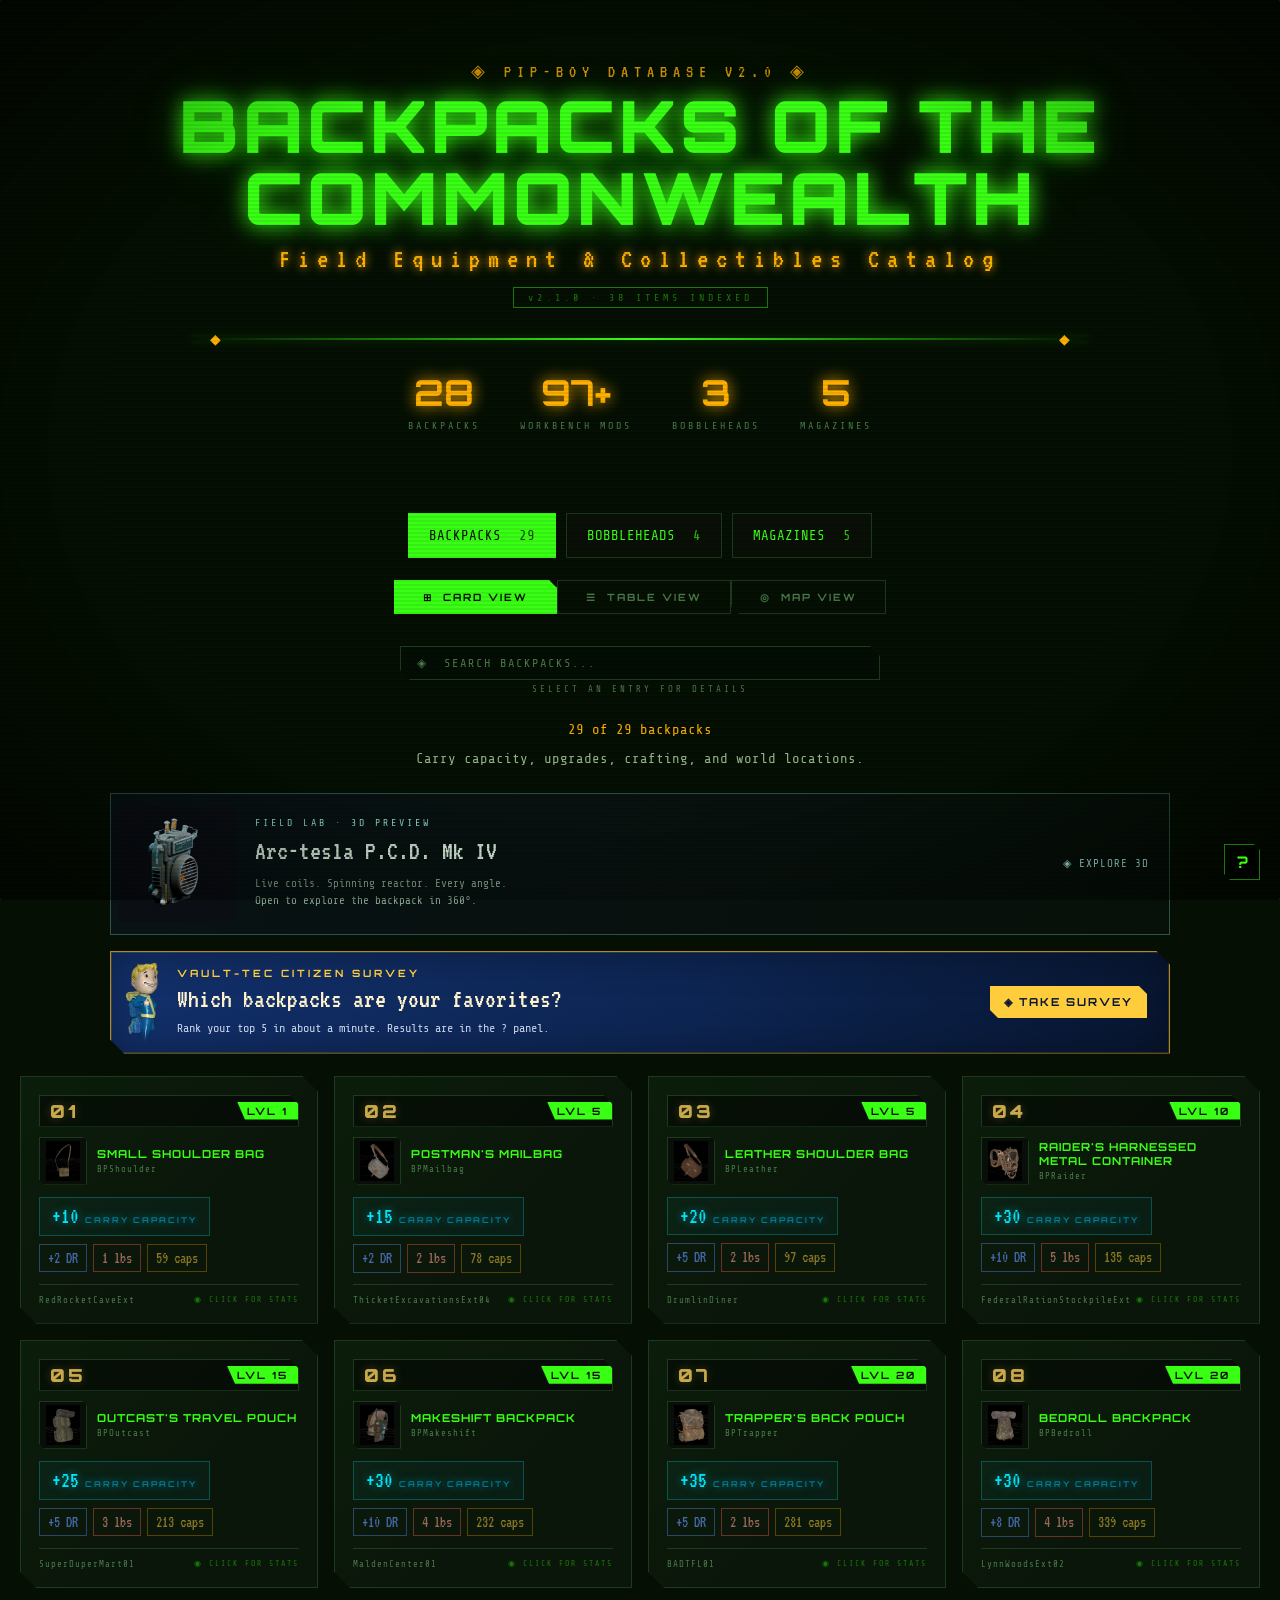
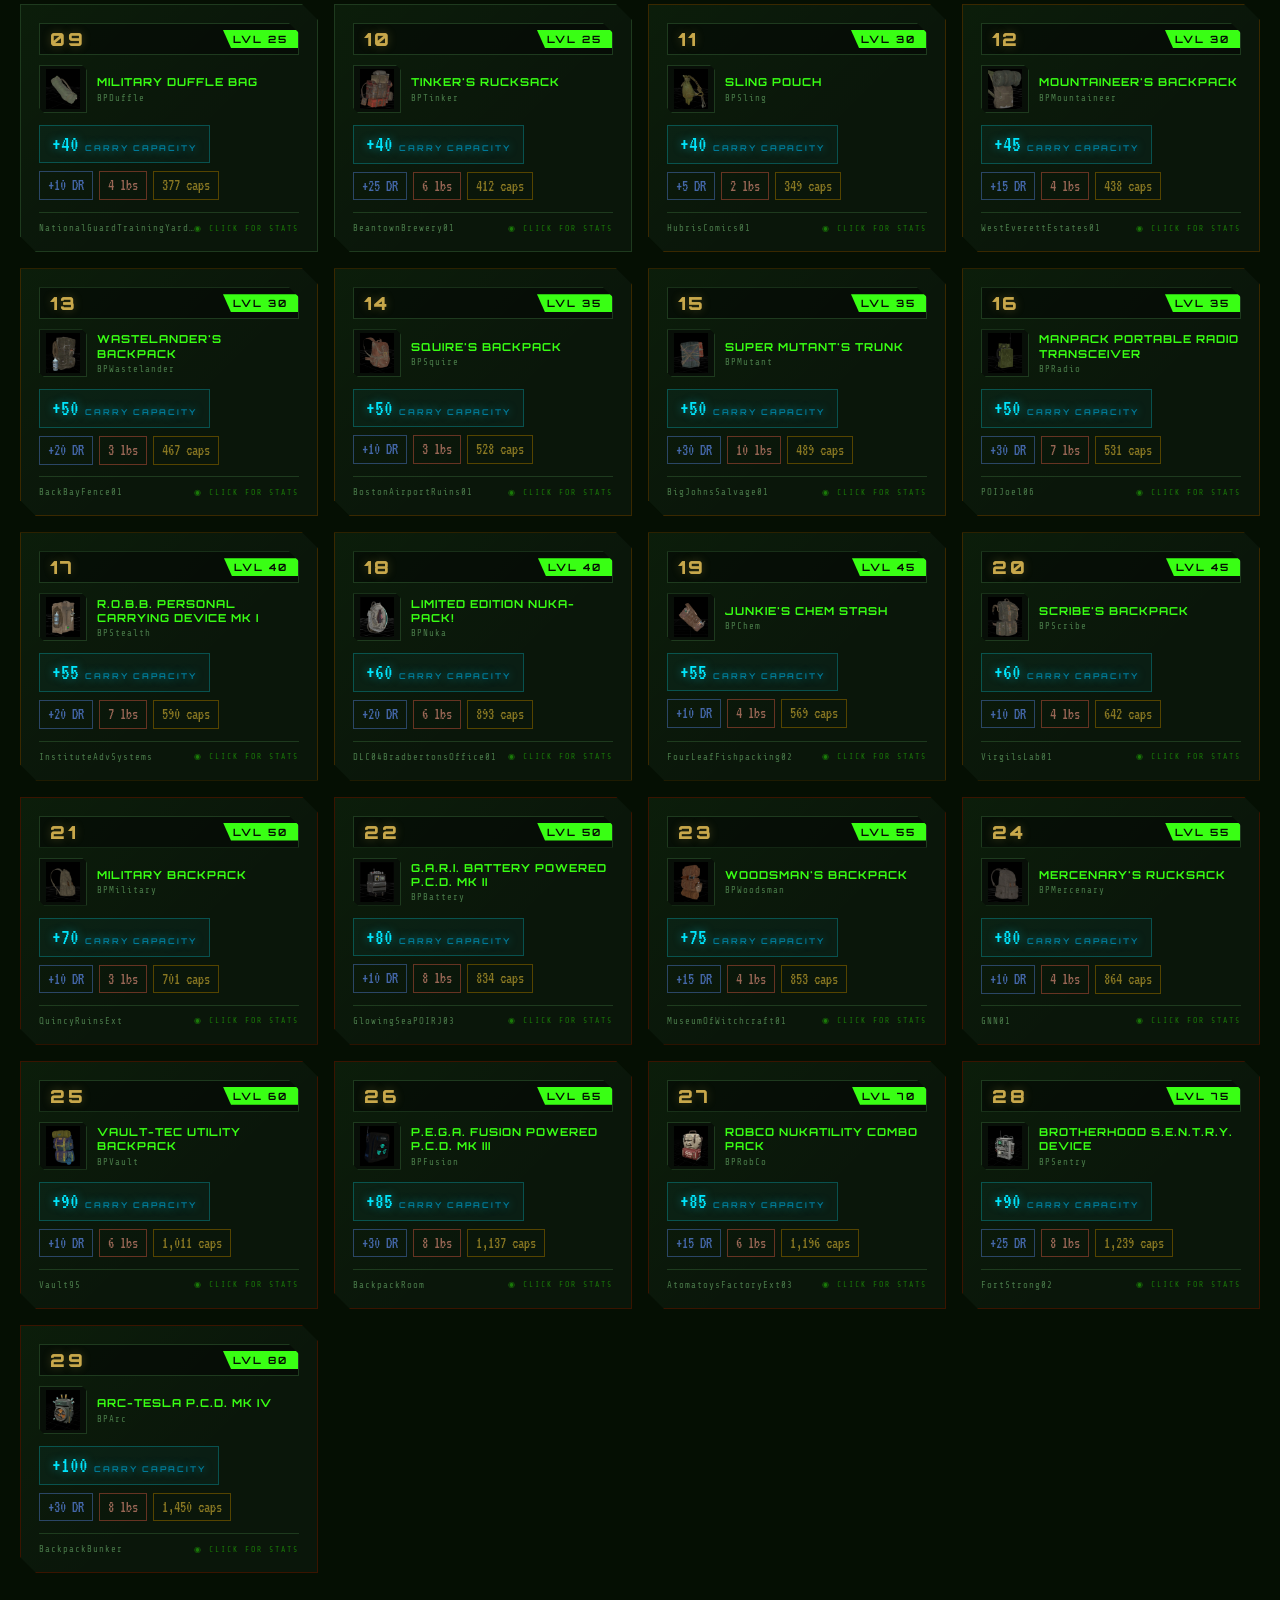
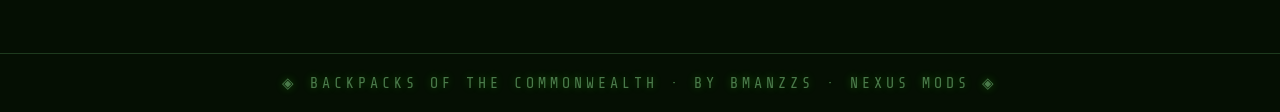
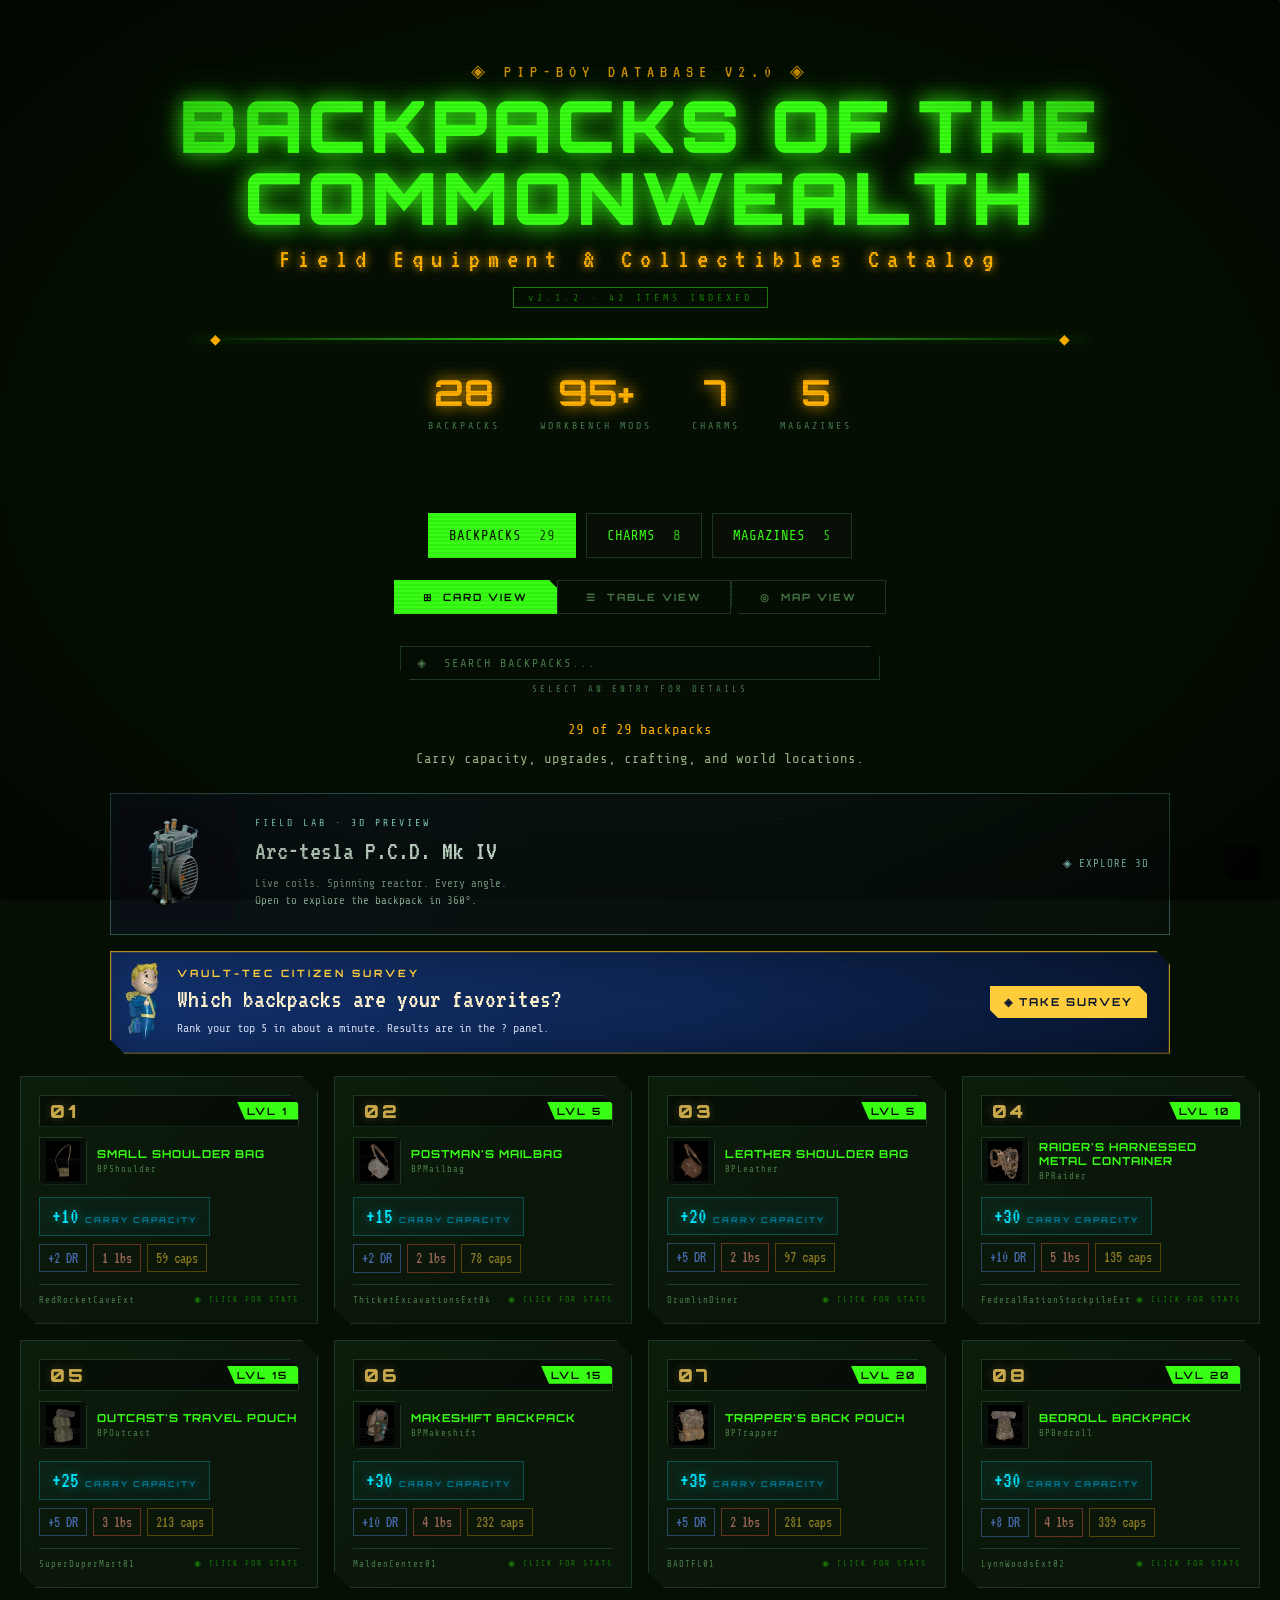
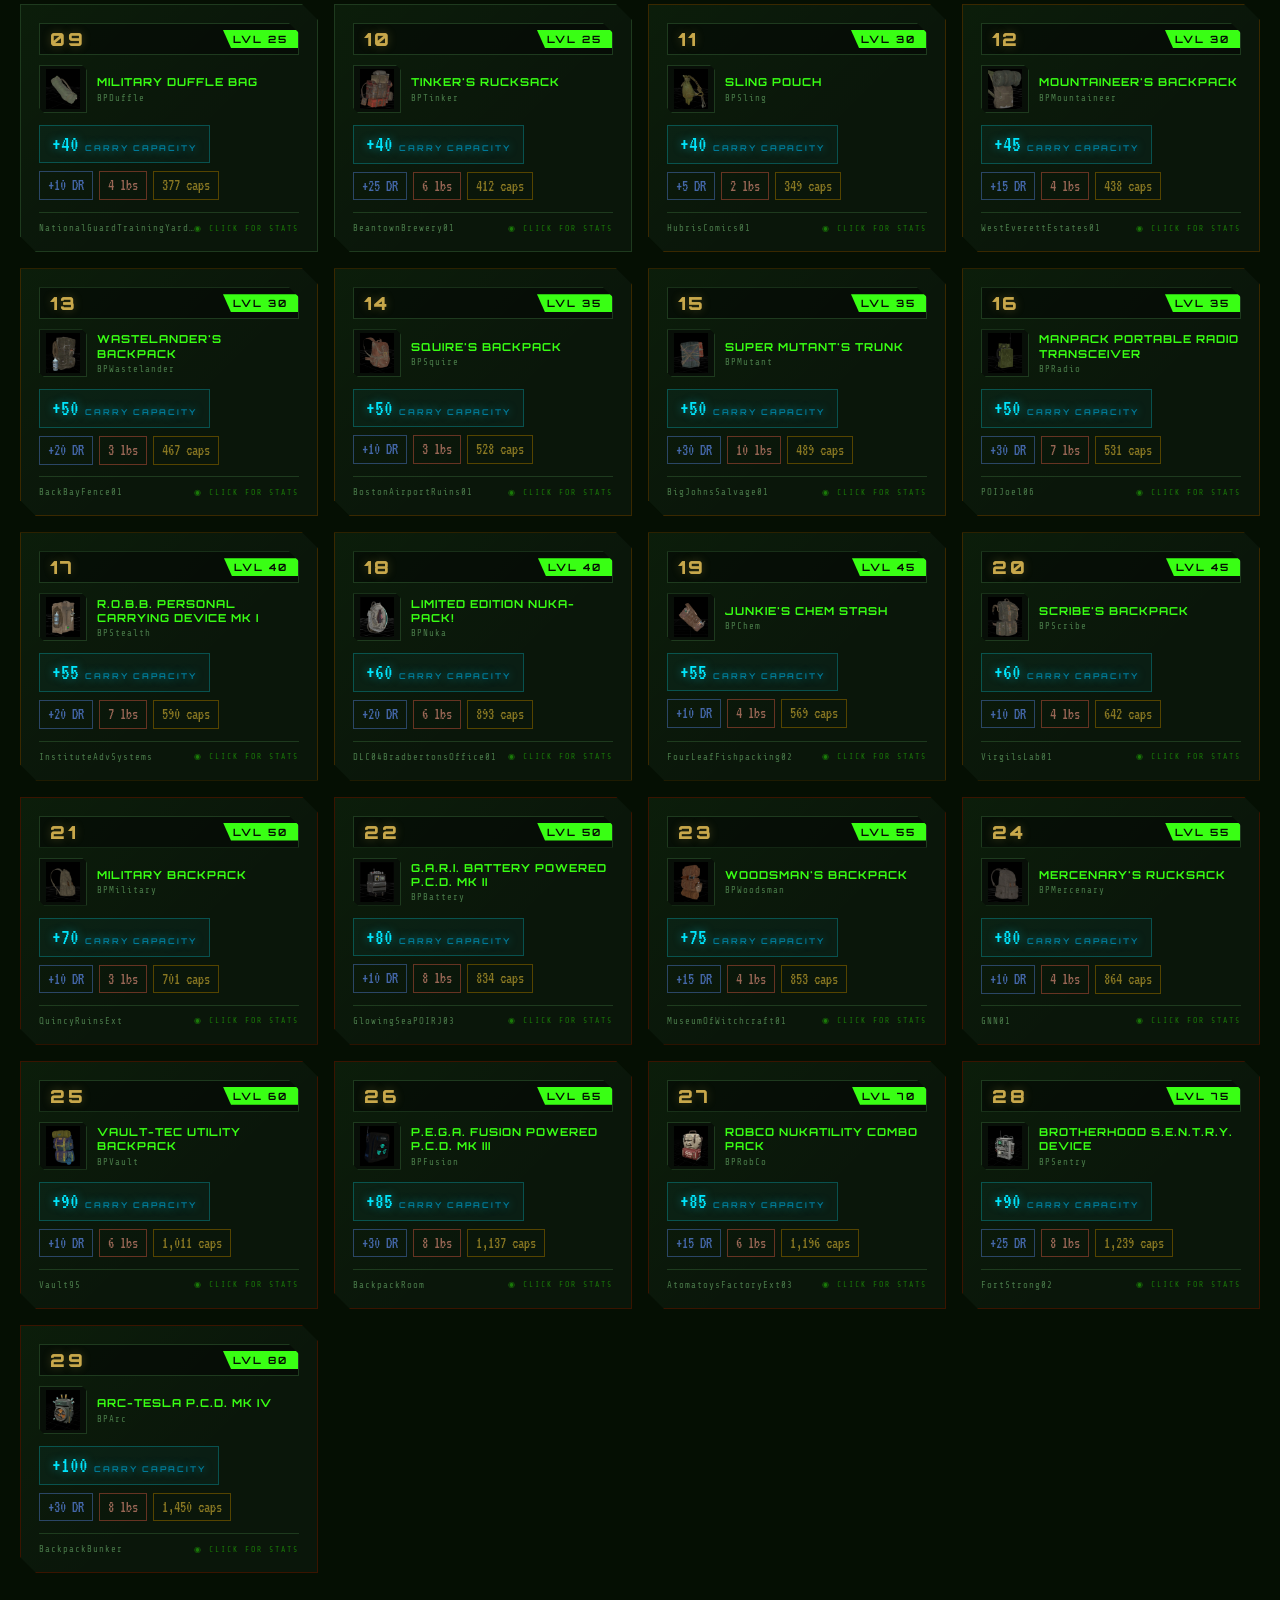
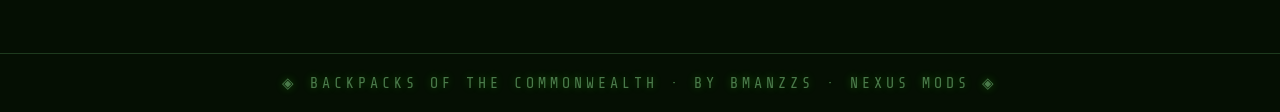
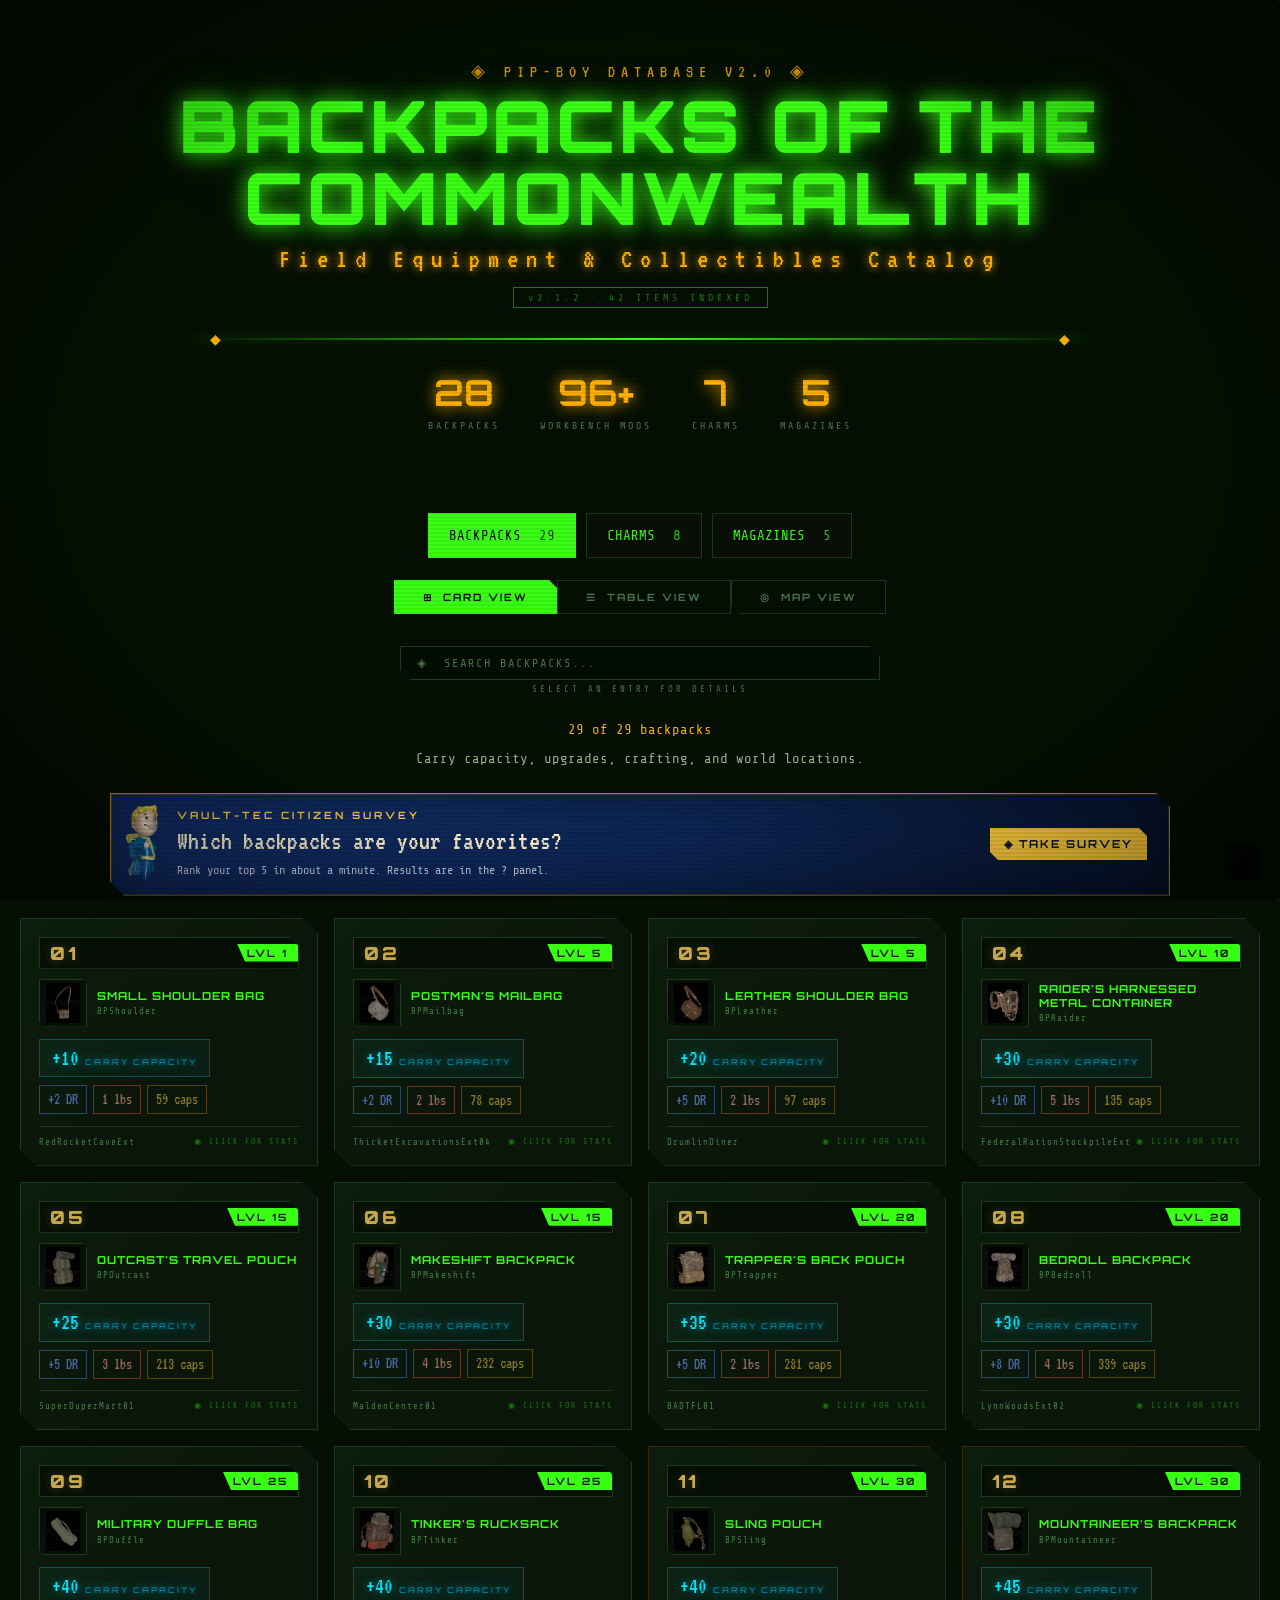
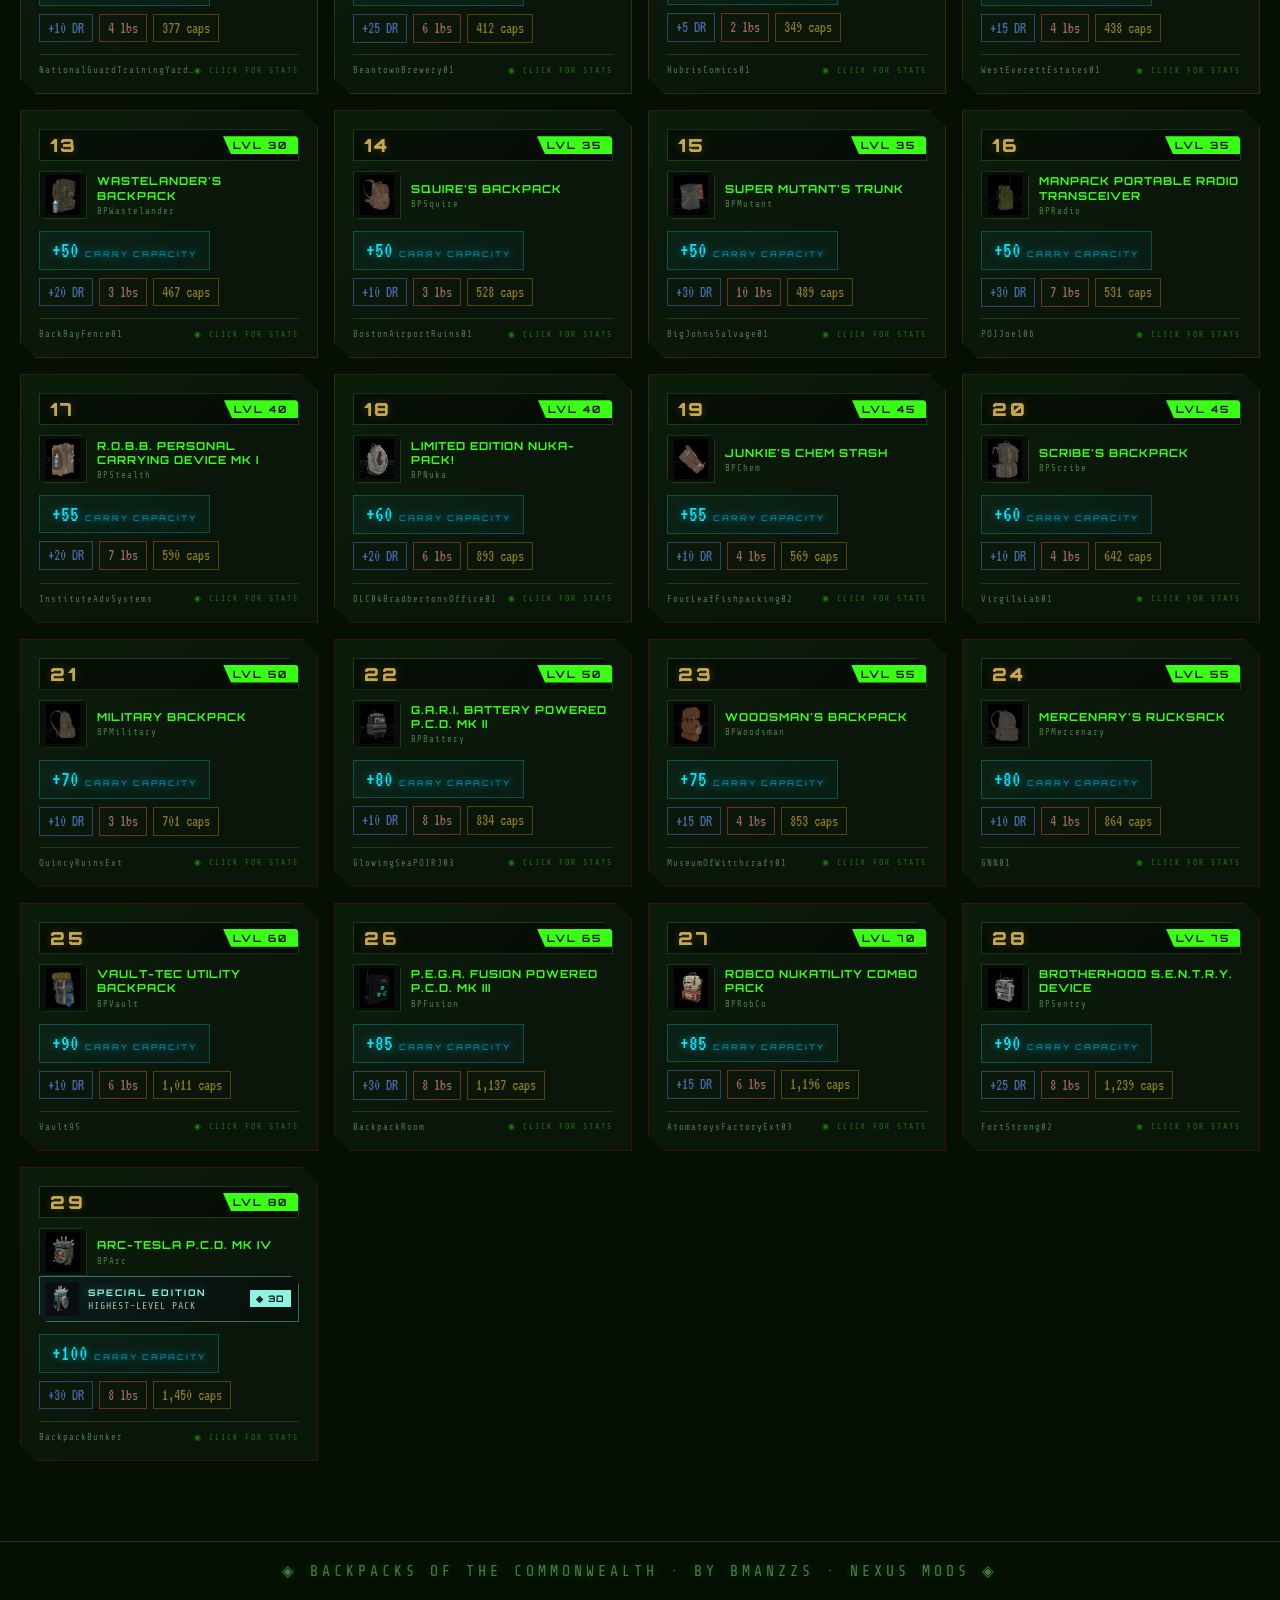
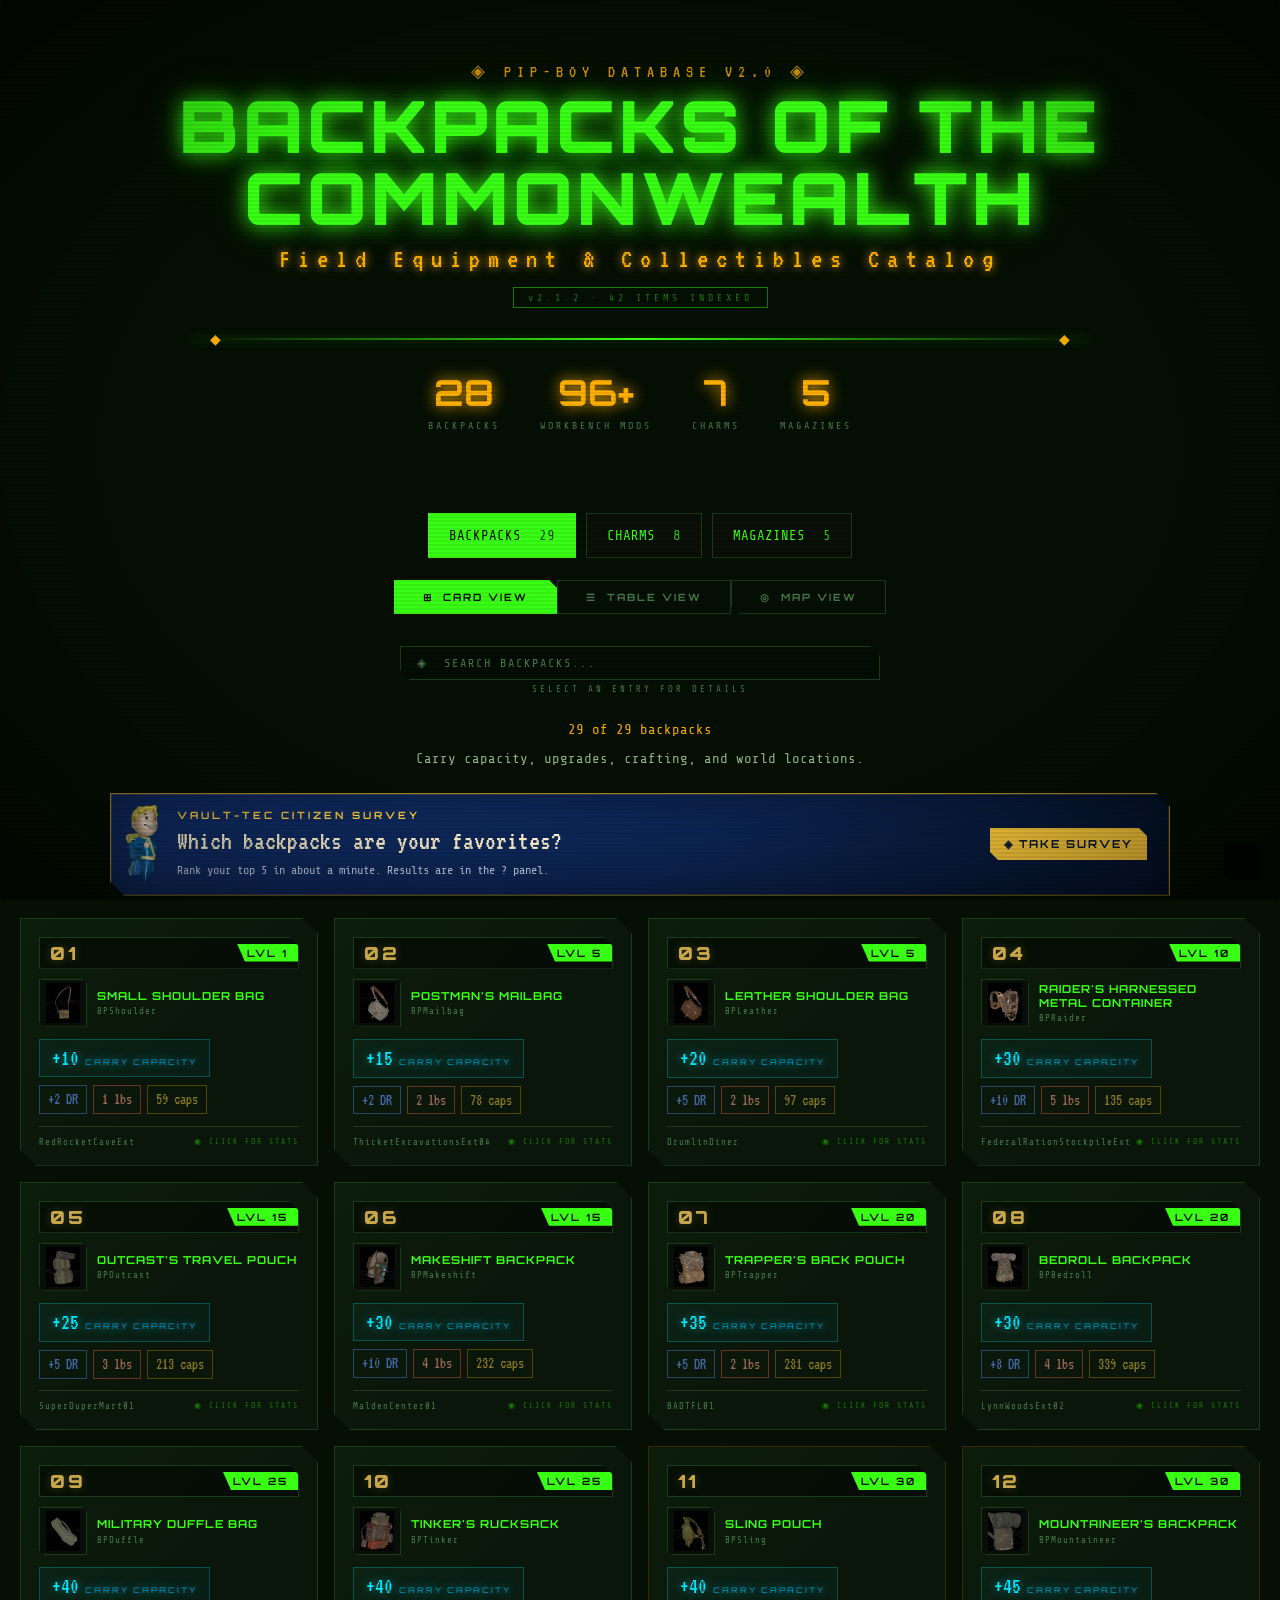
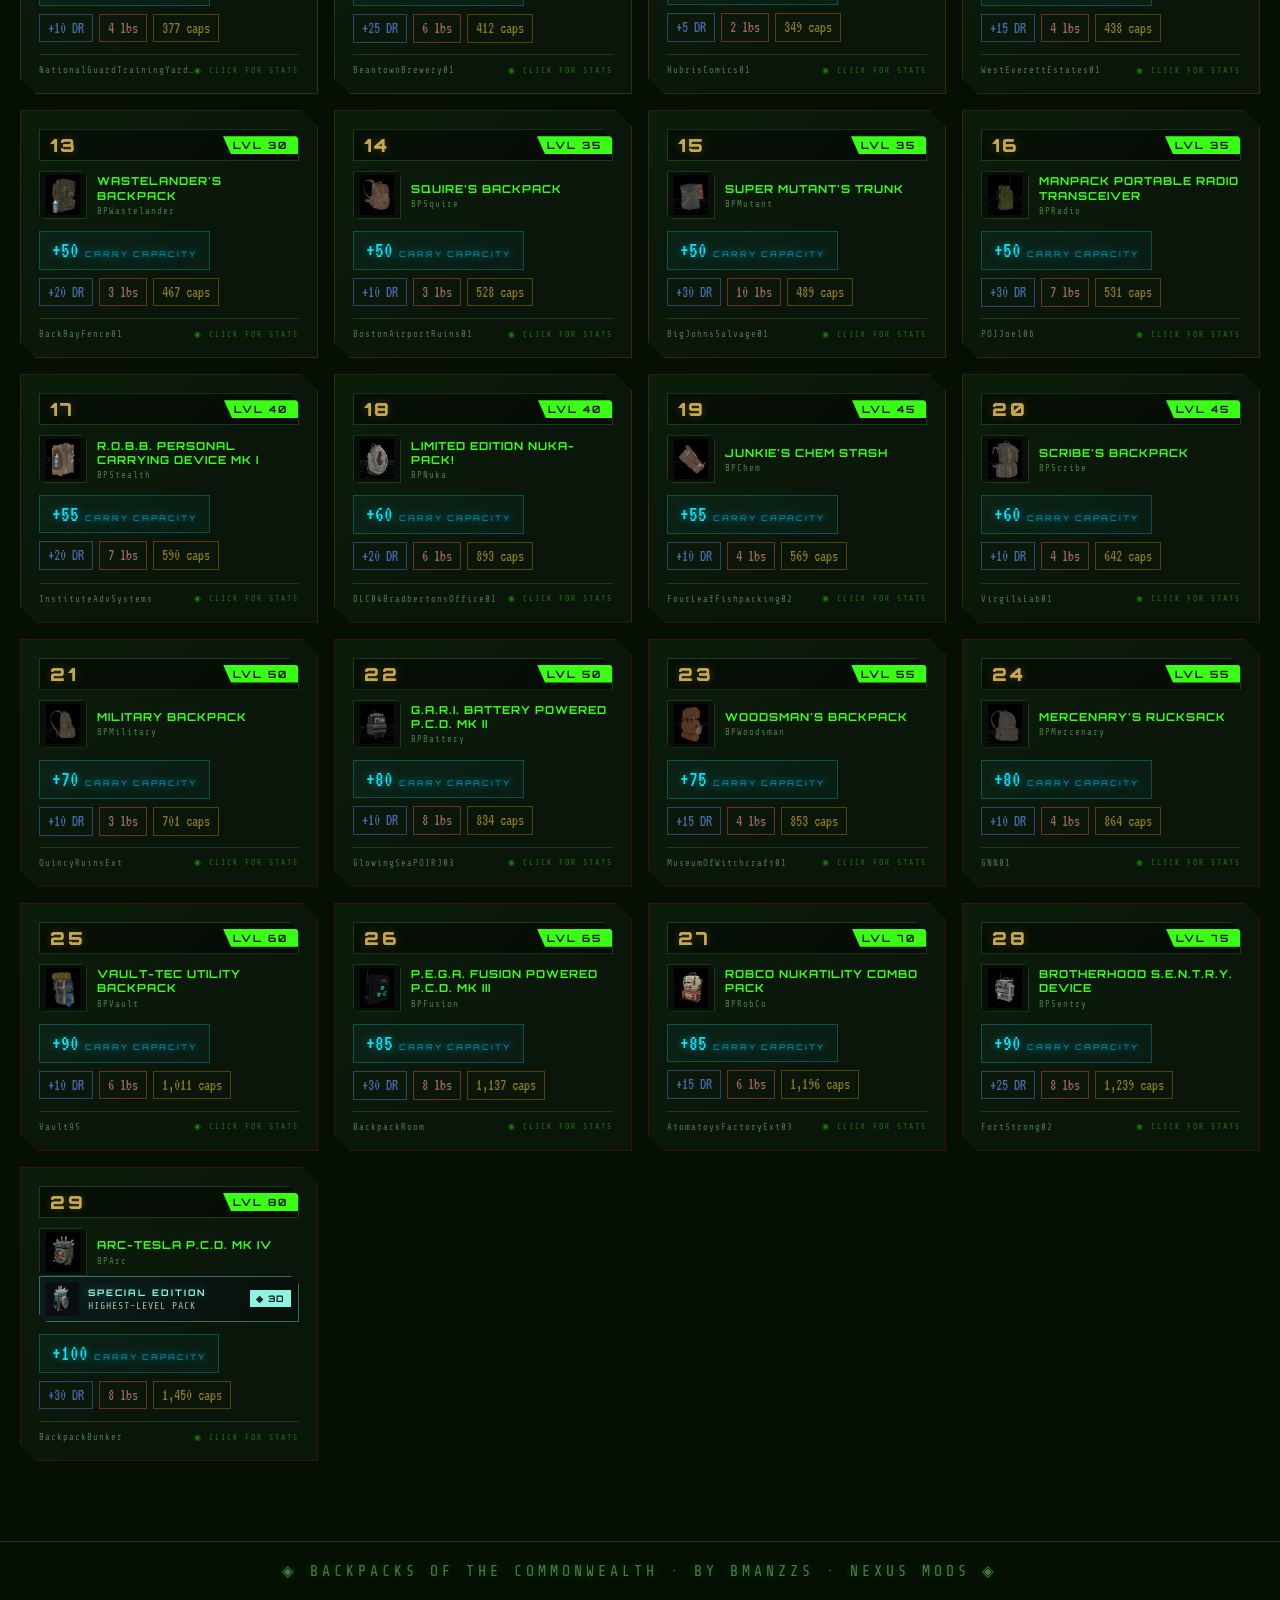
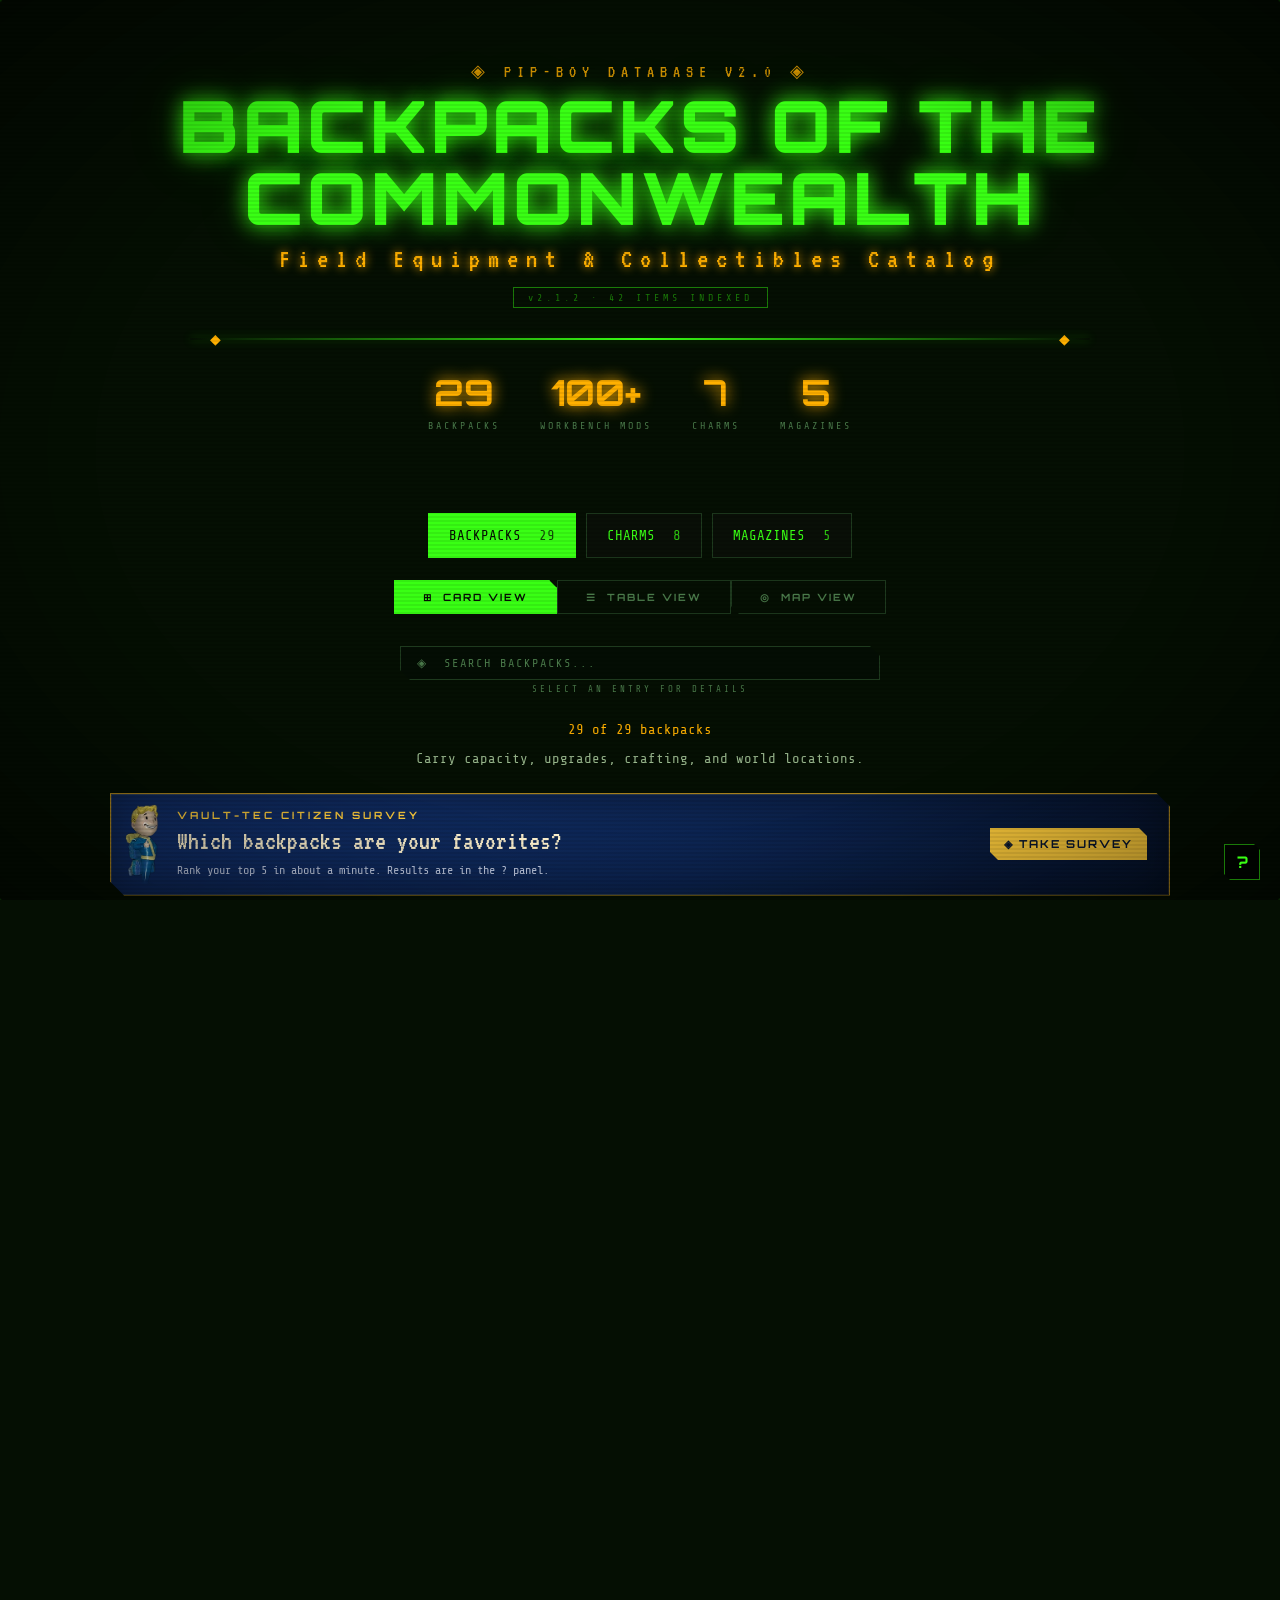
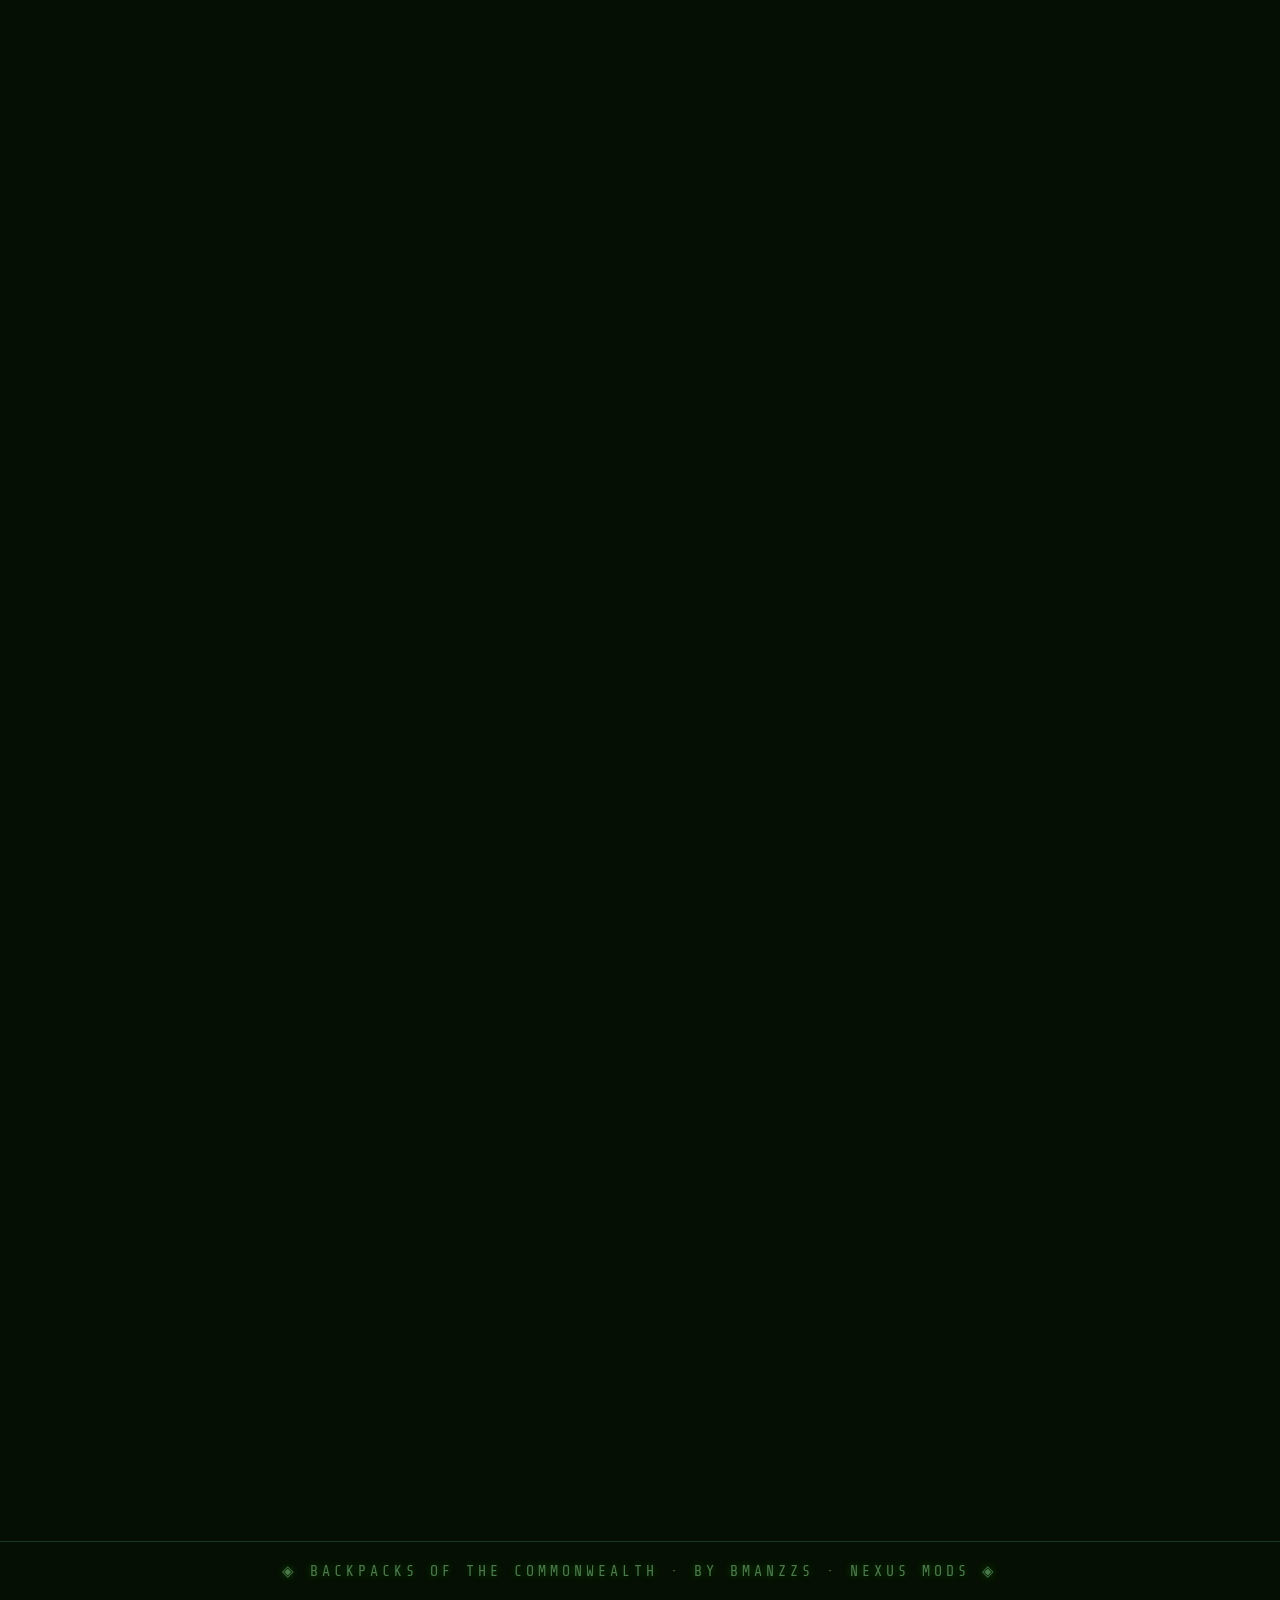
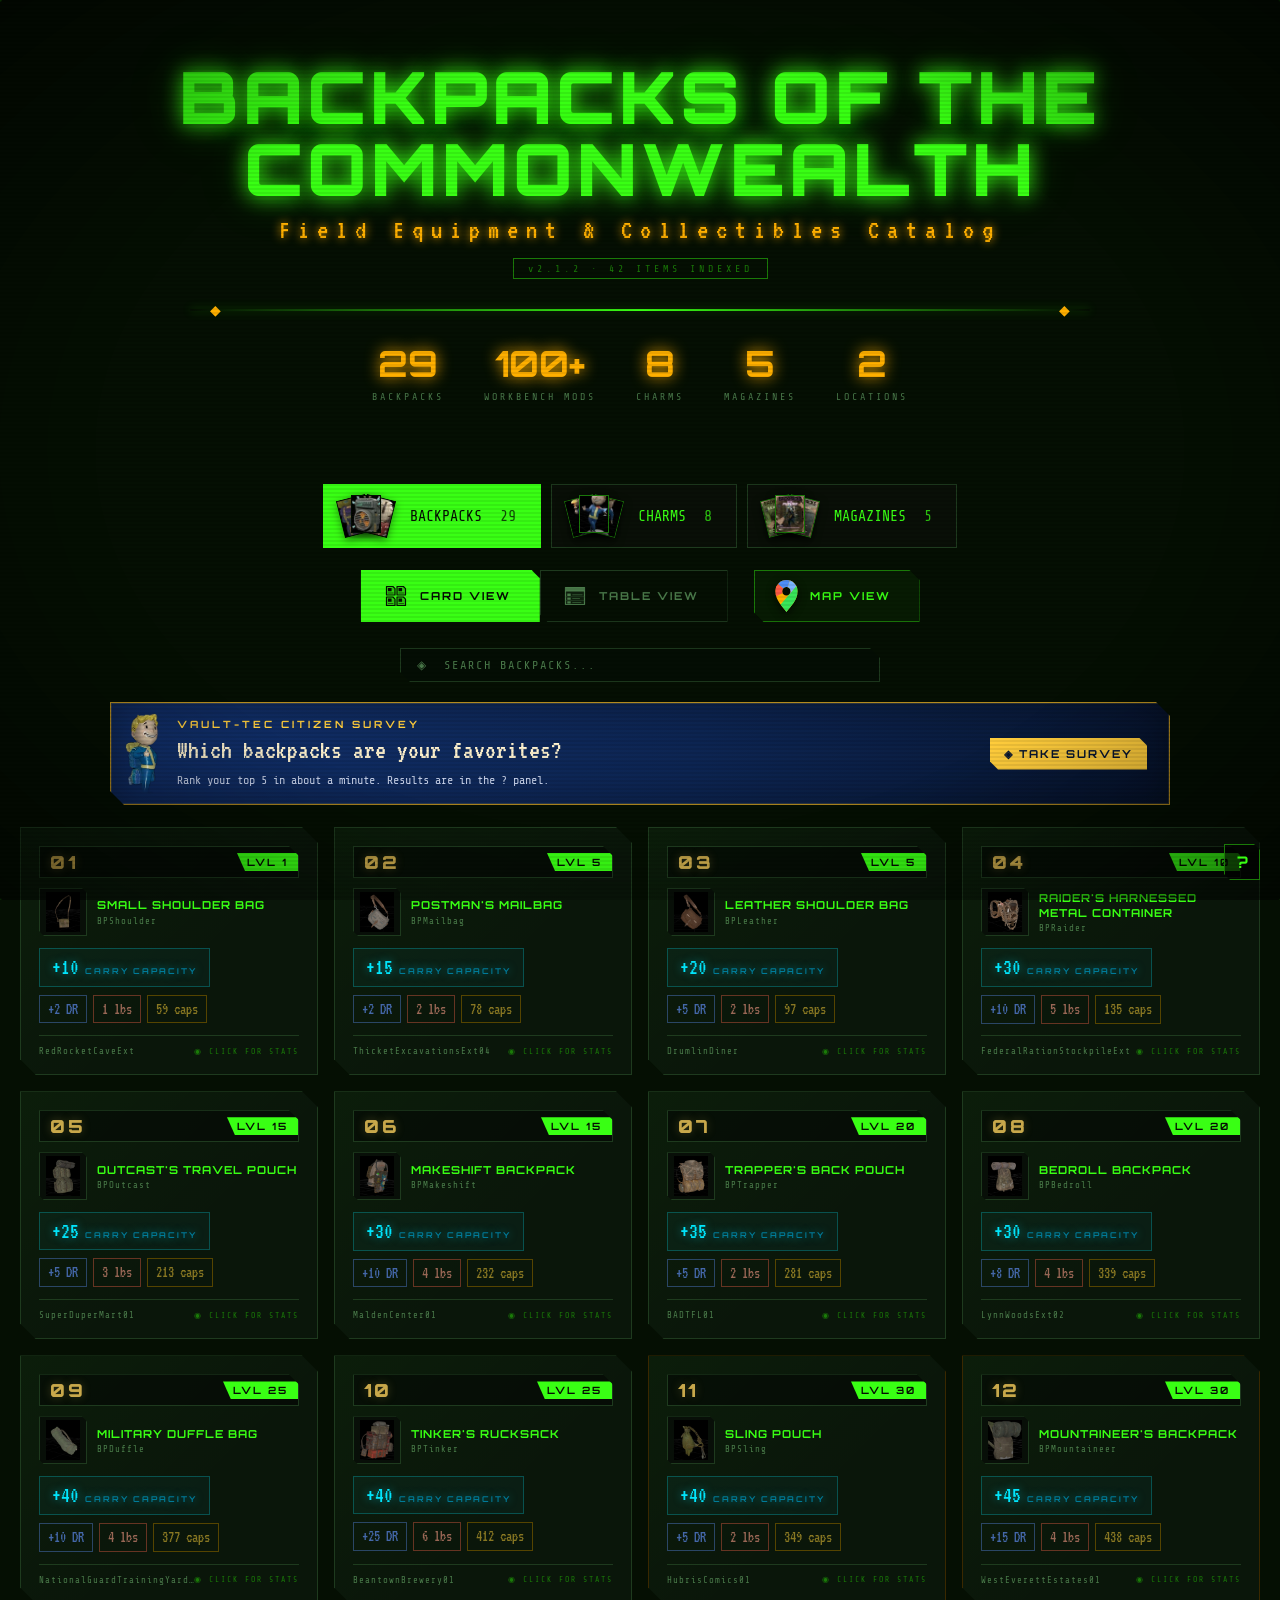
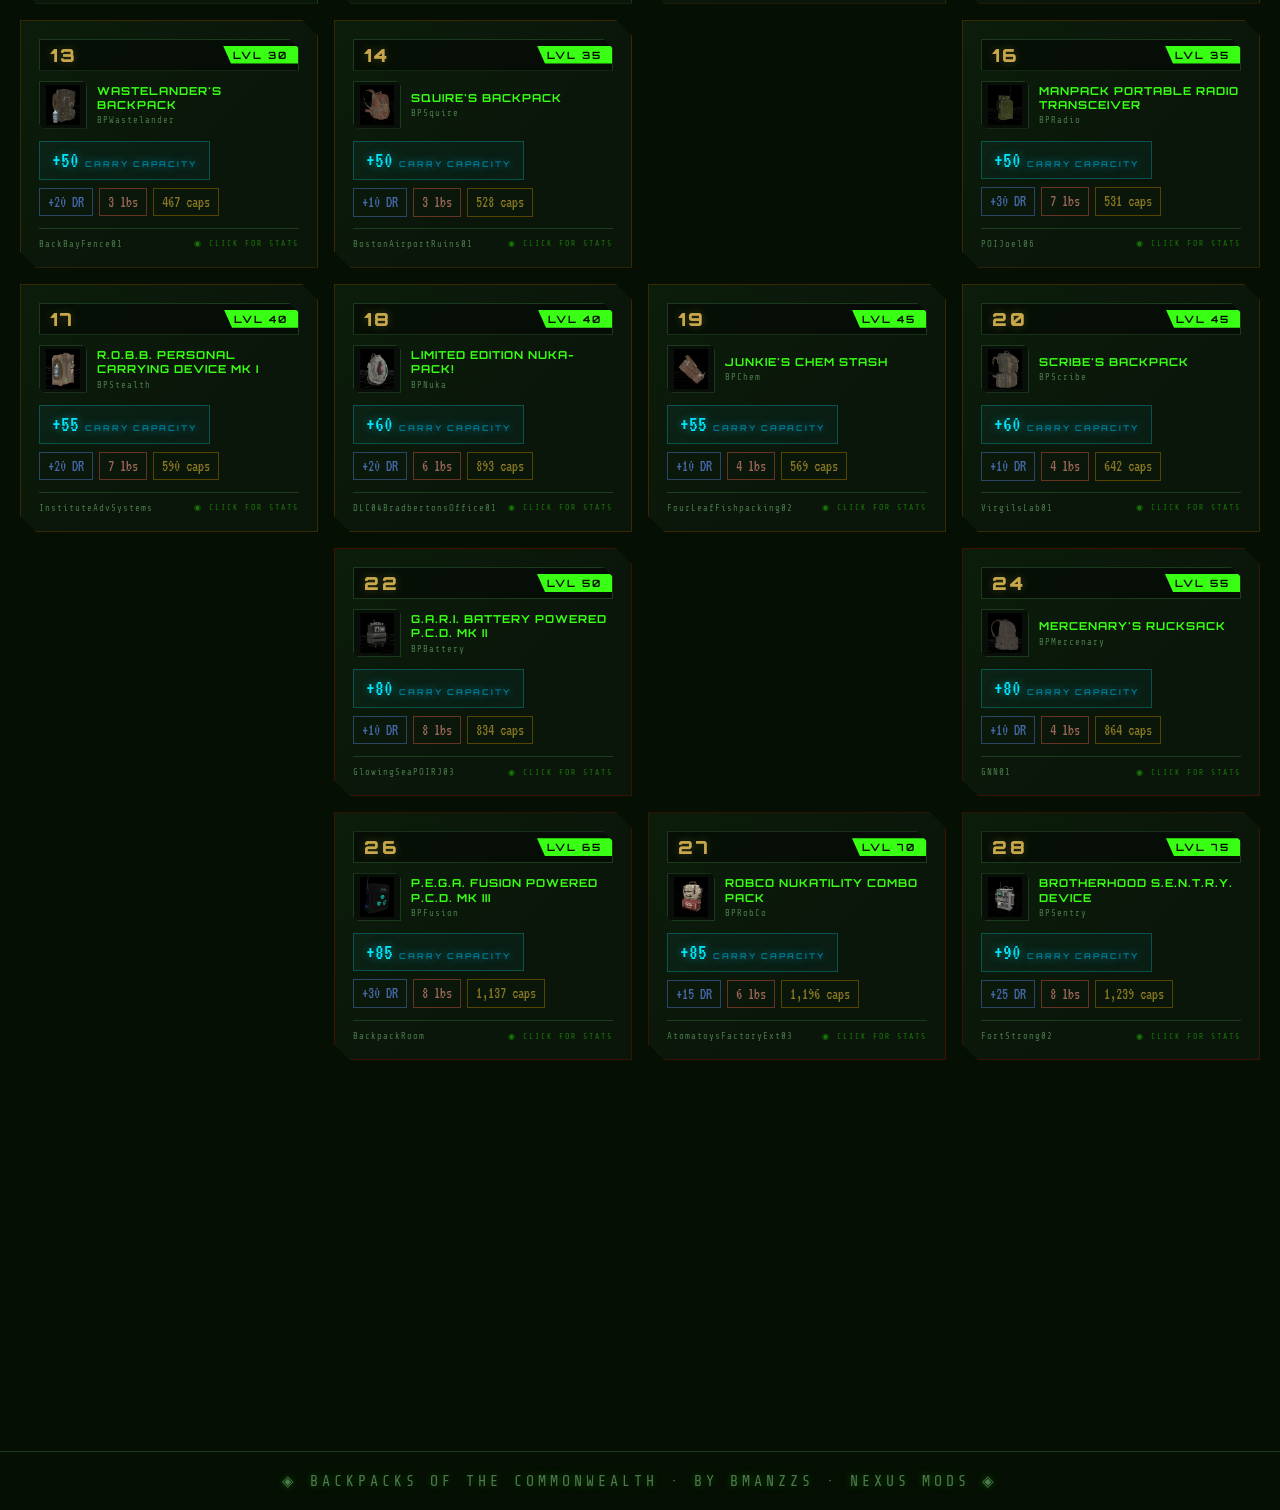
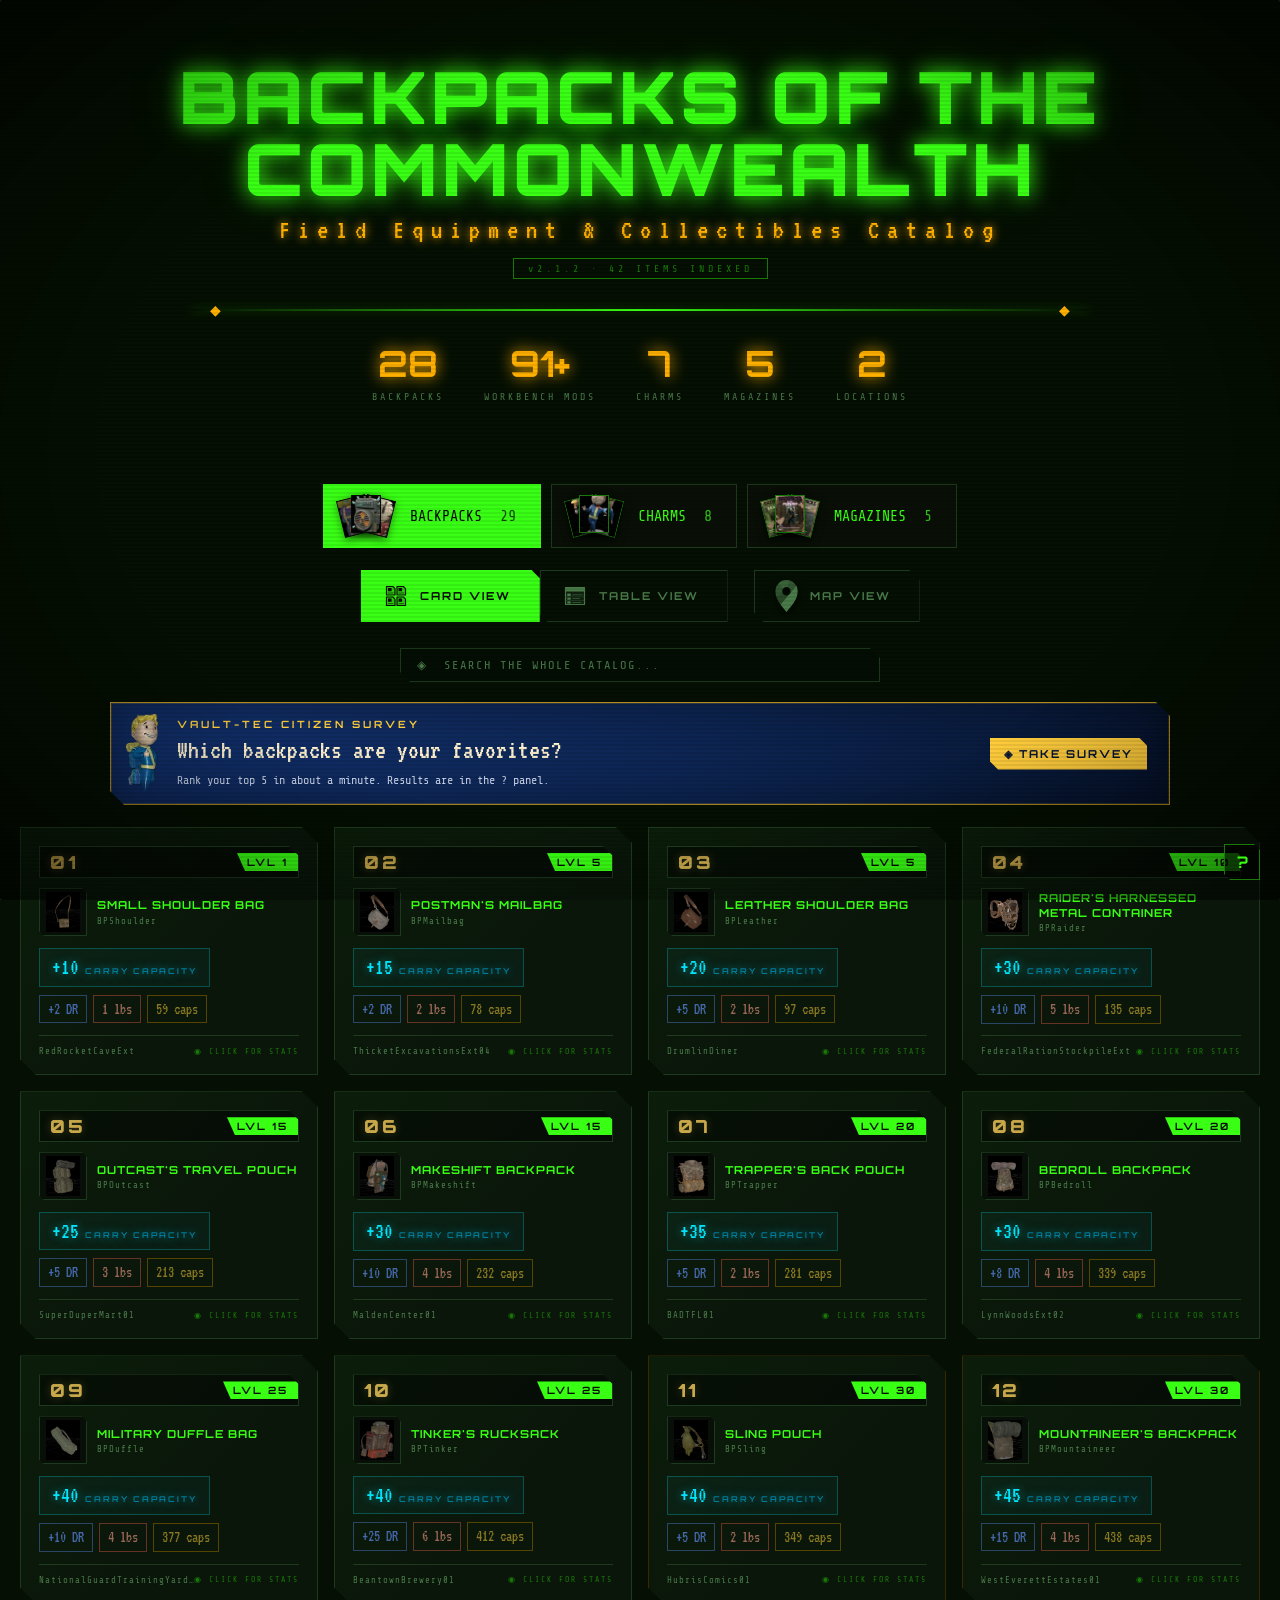
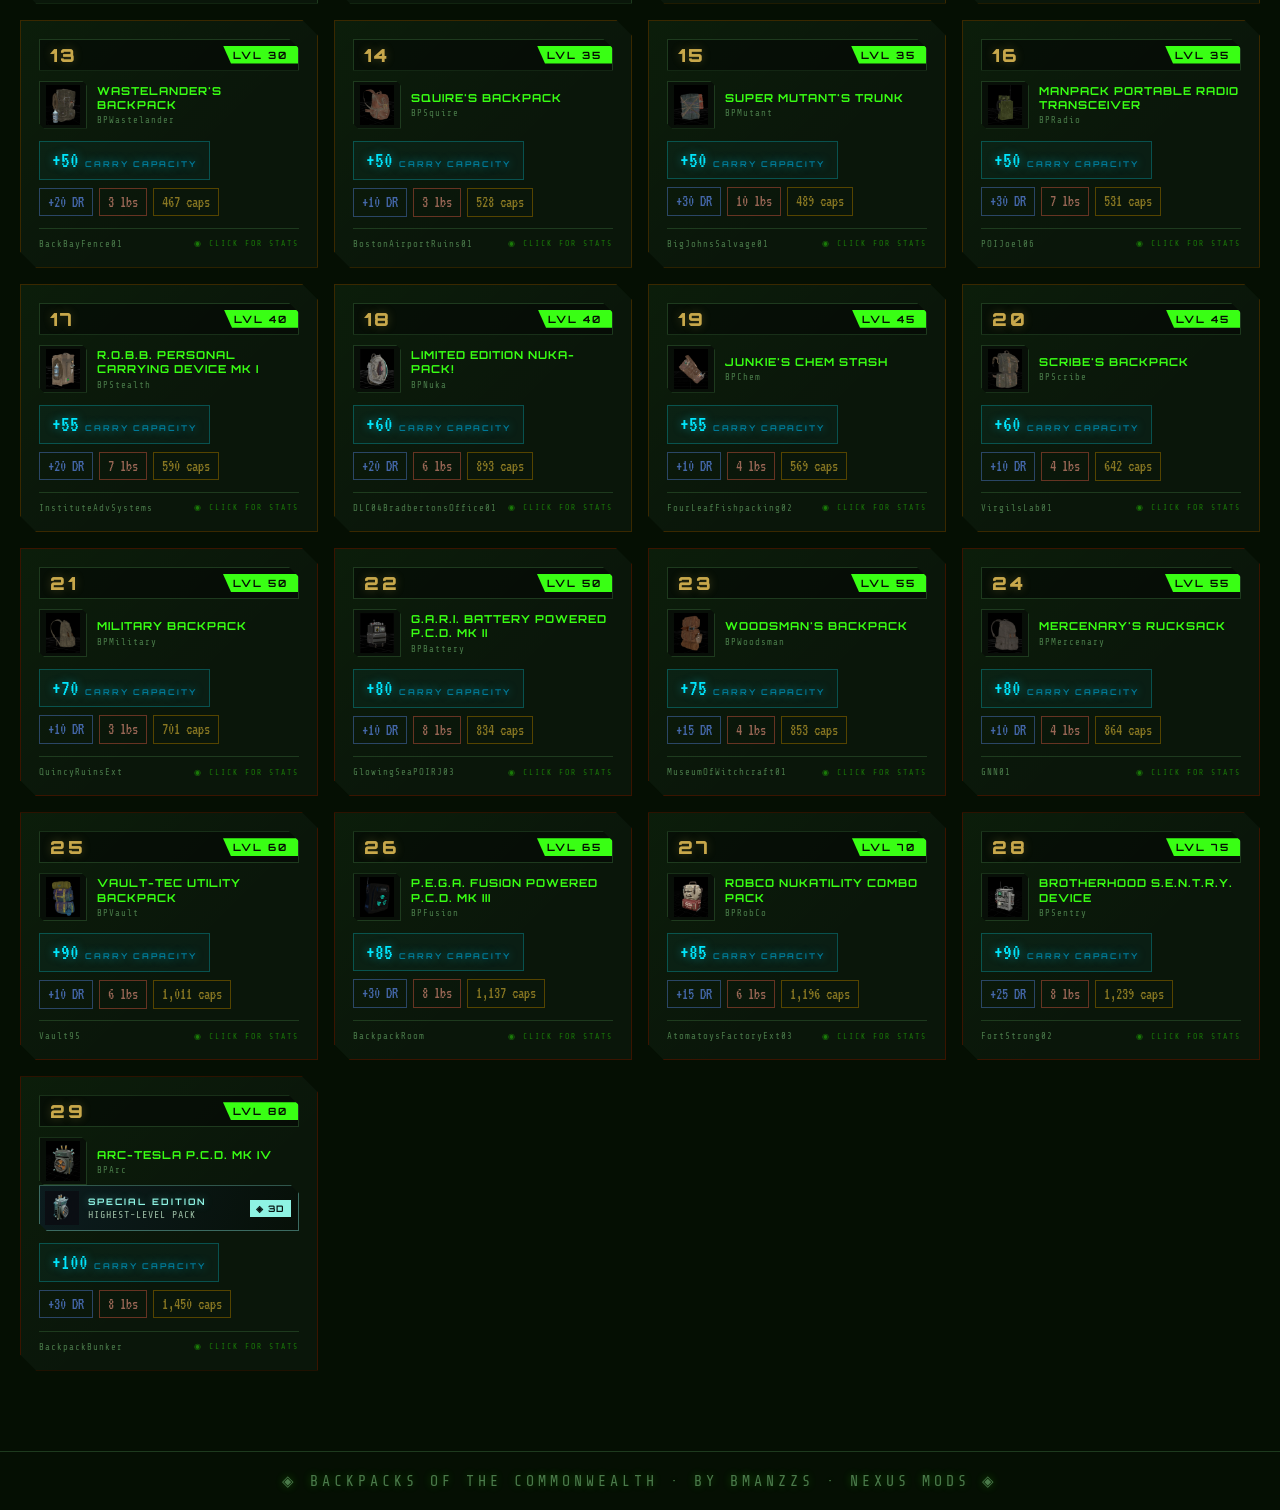
